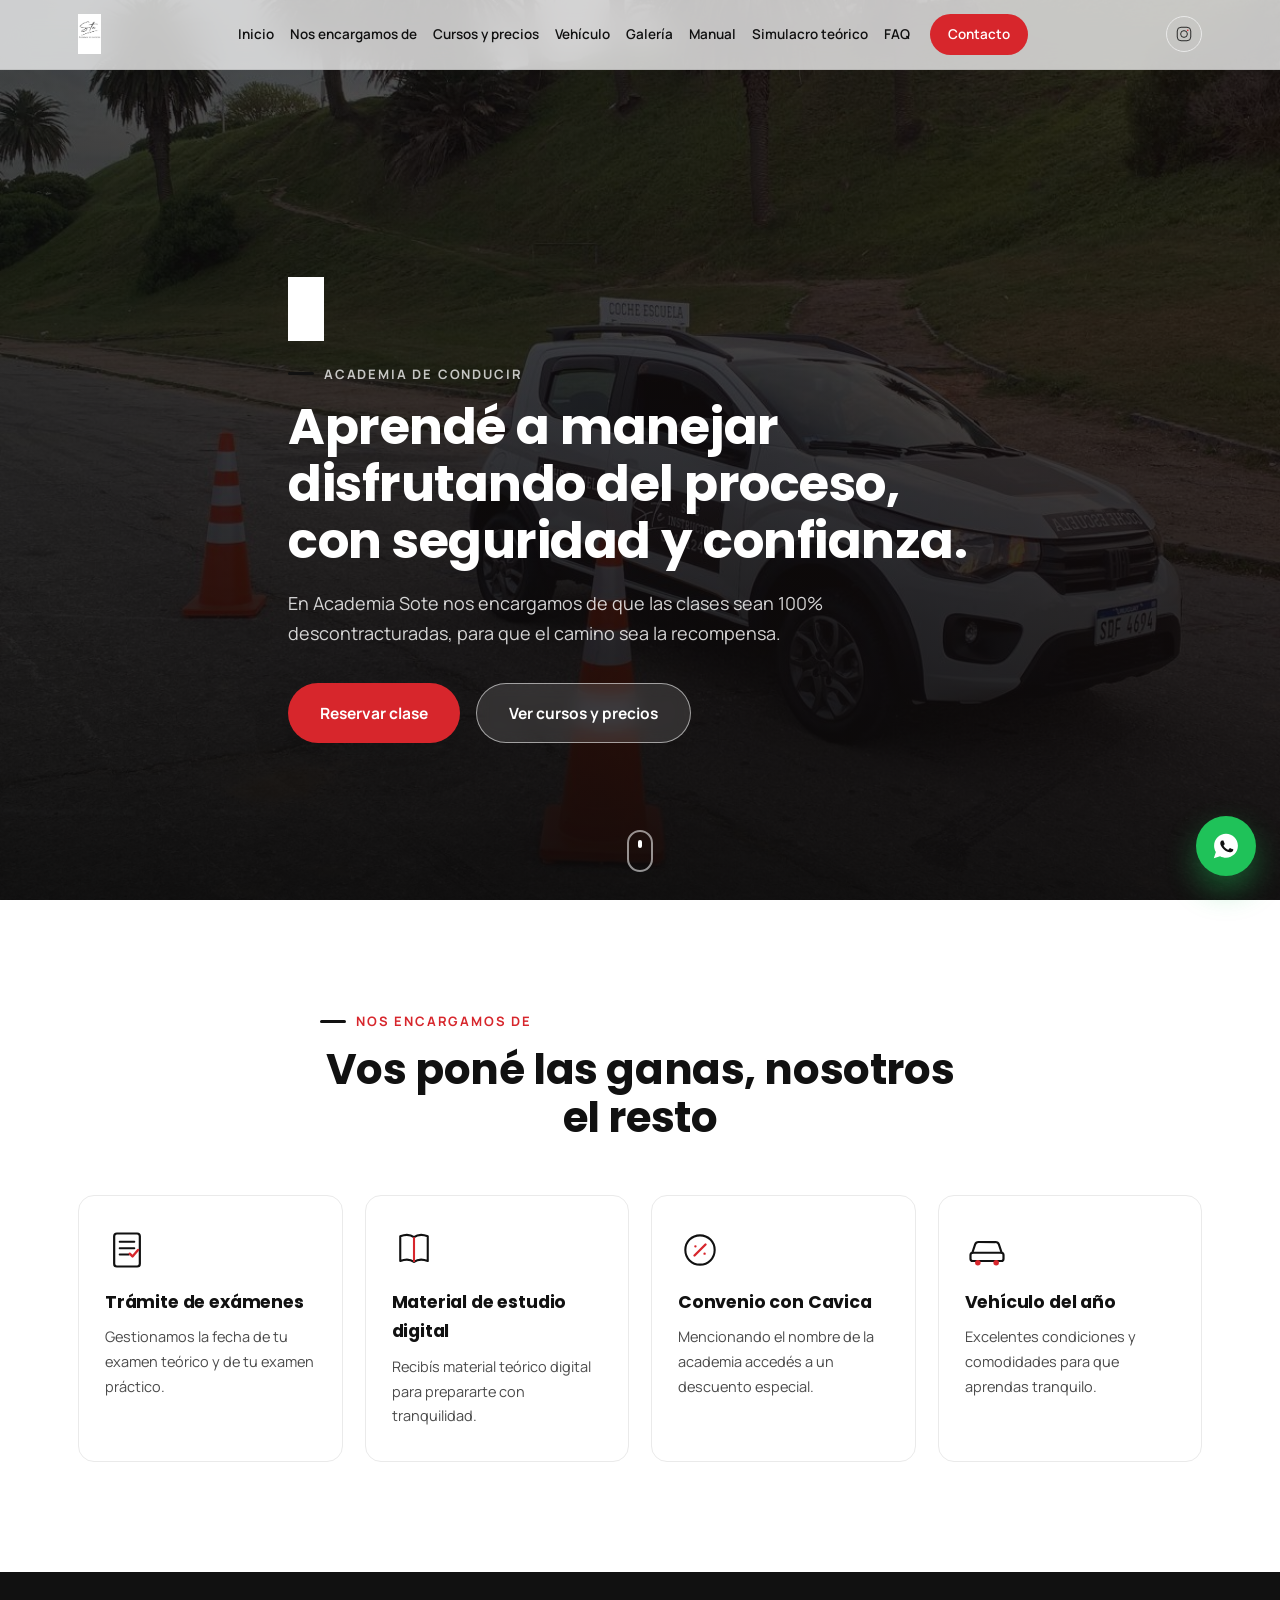
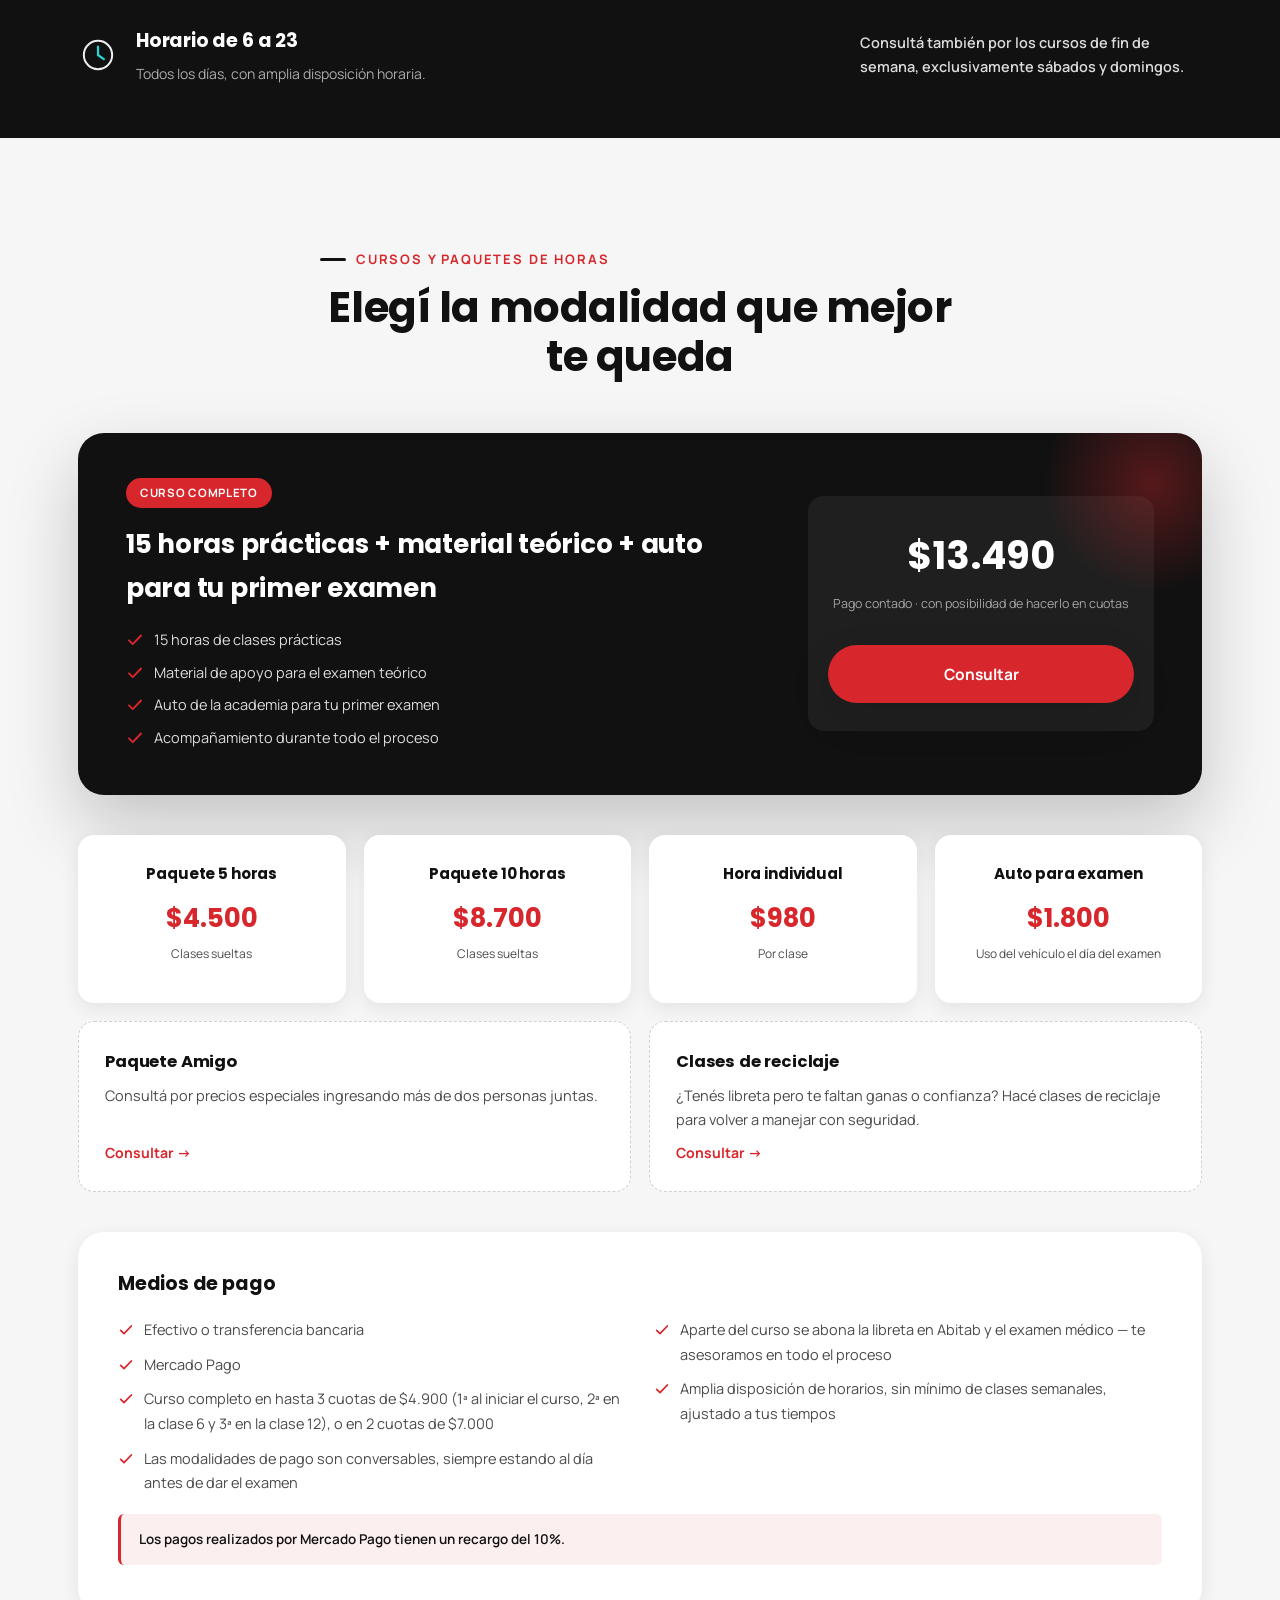
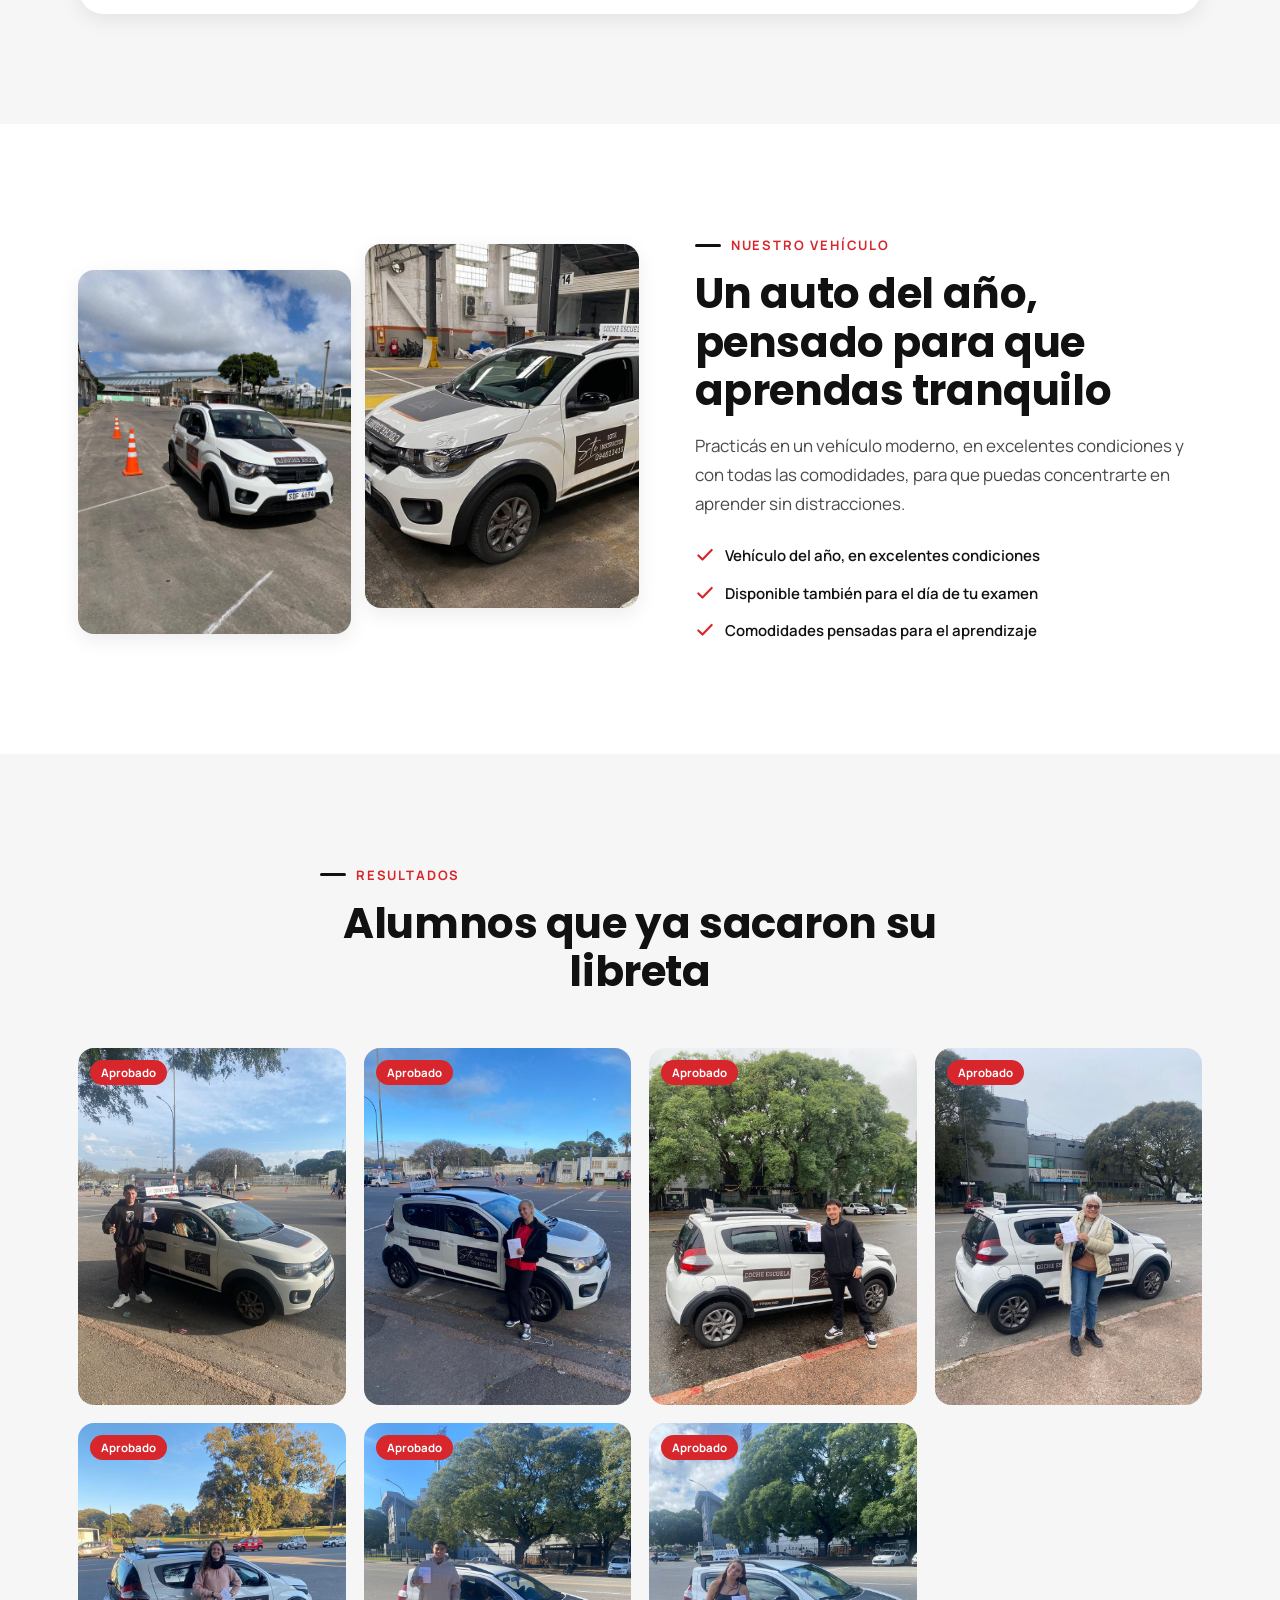
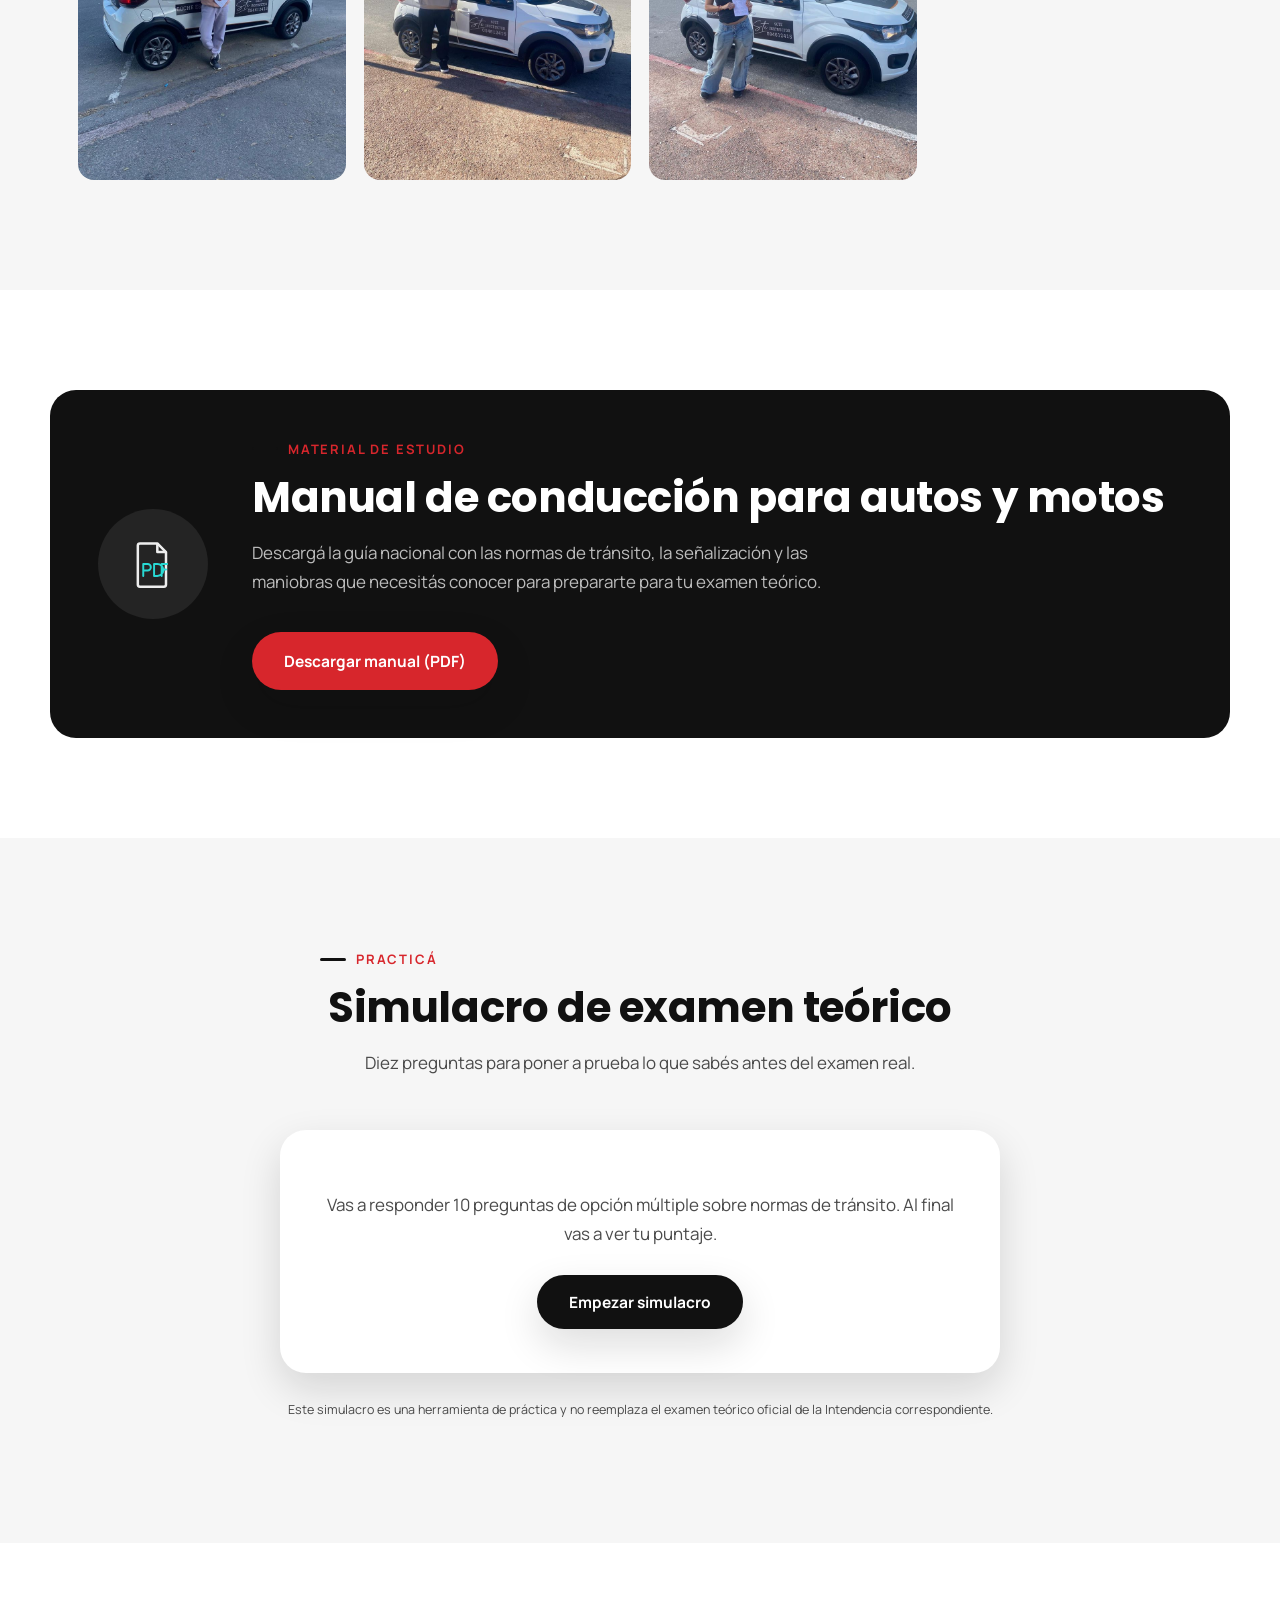
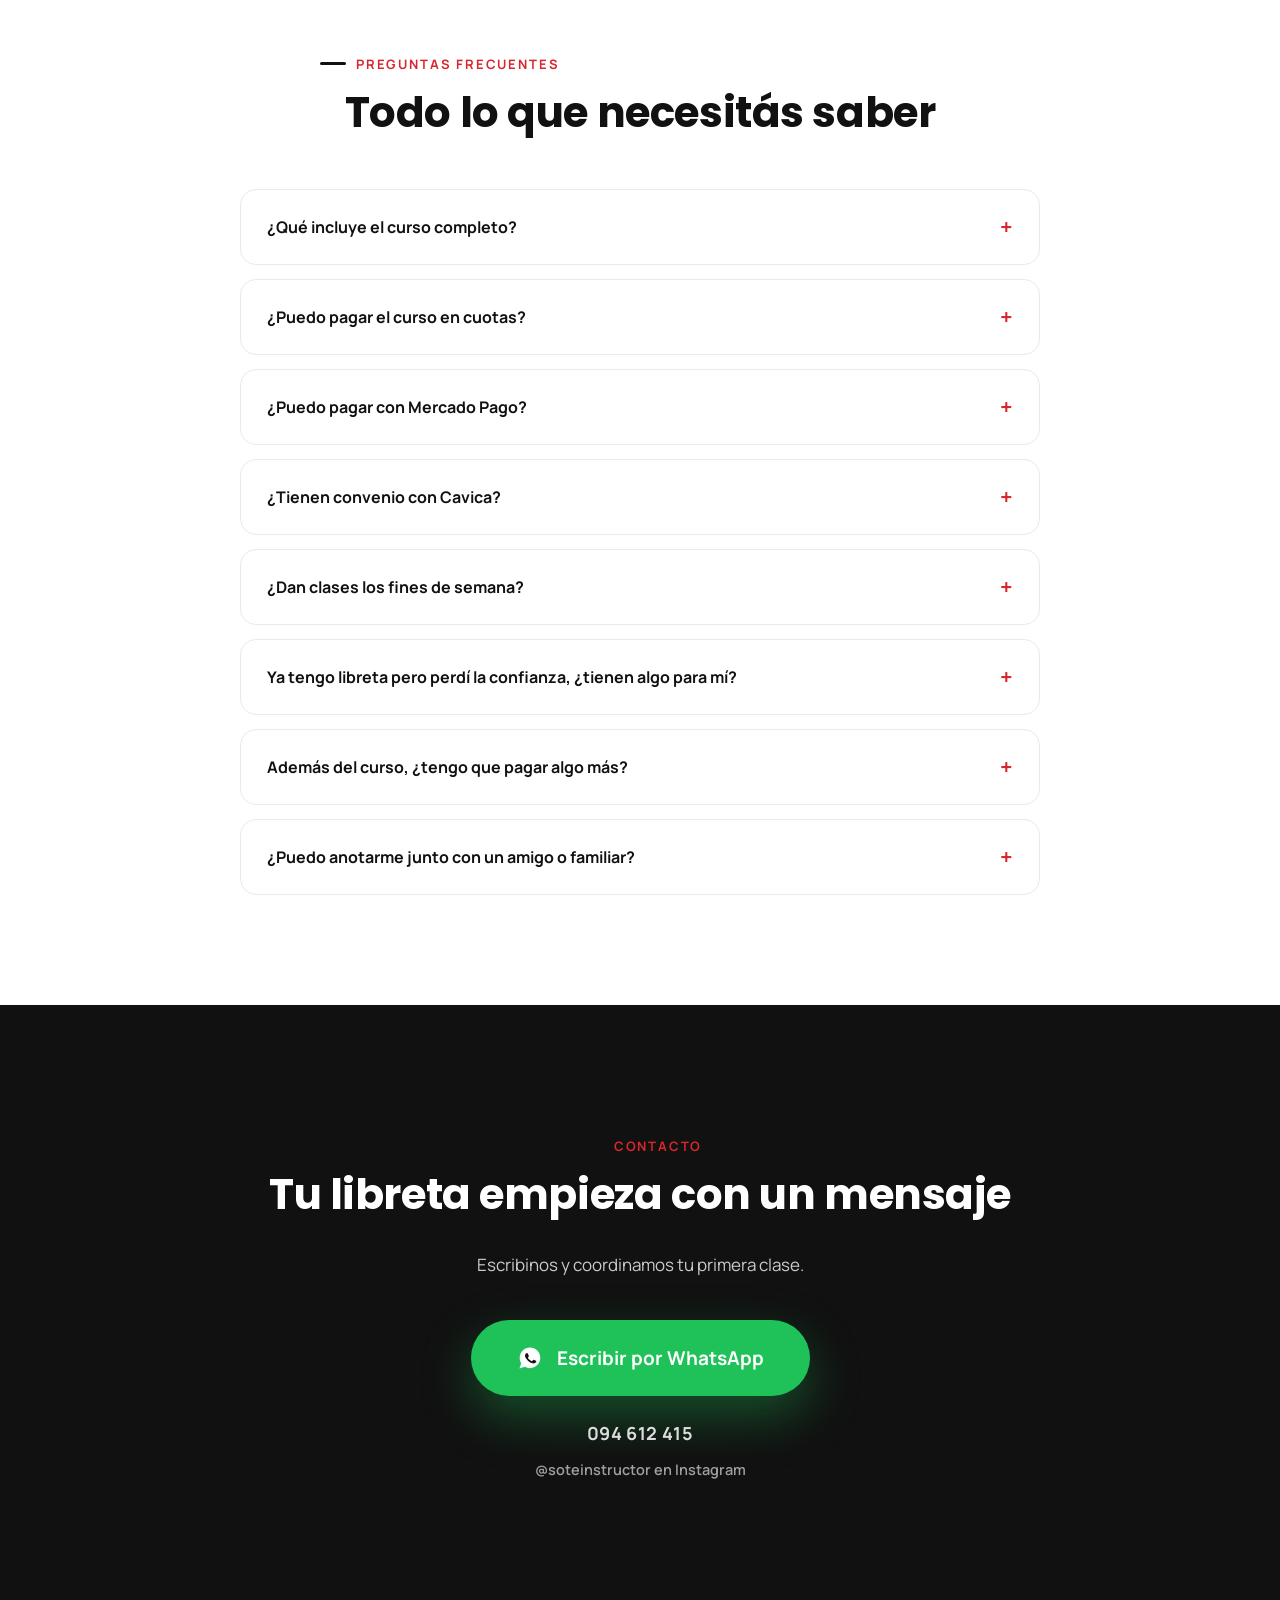
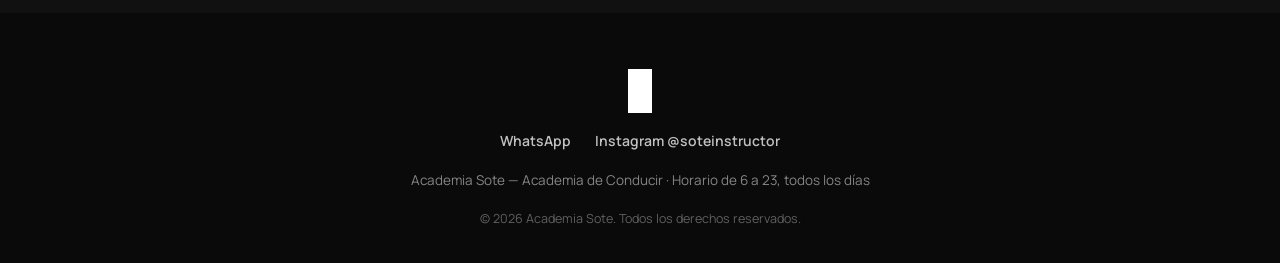
==== sote-preview.html @ 1a5d6912 "Add files via upload" ====
<!doctype html>
<html lang="es">
<head>
<!-- ===== Meta / SEO ===== -->
<meta charset="UTF-8">
<meta name="viewport" content="width=device-width, initial-scale=1.0">
<title>Academia Sote — Aprendé a manejar con seguridad y confianza</title>
<meta name="description" content="Academia Sote, escuela de manejo. Clases 100% descontracturadas, trámite de exámenes, material de estudio digital y vehículo del año. Cursos y paquetes de horas a tu medida.">
<meta name="keywords" content="academia de manejo, escuela de conducir, clases de manejo, libreta de conducir, Academia Sote, curso de manejo Uruguay">
<meta name="author" content="Academia Sote">
<meta name="robots" content="index, follow">
<meta property="og:title" content="Academia Sote — Academia de Conducir">
<meta property="og:description" content="Aprendé a manejar disfrutando del proceso, con seguridad y confianza.">
<meta property="og:type" content="website">
<meta property="og:image" content="assets/images/vehiculo_02.jpg">
<link rel="icon" type="image/jpeg" href="assets/images/logo.jpg">

<link rel="preconnect" href="https://fonts.googleapis.com">
<link rel="preconnect" href="https://fonts.gstatic.com" crossorigin>
<link href="https://fonts.googleapis.com/css2?family=Poppins:wght@500;600;700;800&family=Manrope:wght@400;500;600;700&display=swap" rel="stylesheet">

<link rel="stylesheet" href="styles.css">
</head>
<body>

<!-- ===================== HEADER / NAV ===================== -->
<header class="header" id="header">
  <div class="container header-inner">
    <a href="#inicio" class="brand">
      <img src="assets/images/logo.jpg" alt="Academia Sote" class="brand-logo">
    </a>

    <nav class="nav" id="mainNav">
      <a href="#inicio" class="nav-link">Inicio</a>
      <a href="#encargamos" class="nav-link">Nos encargamos de</a>
      <a href="#precios" class="nav-link">Cursos y precios</a>
      <a href="#vehiculo" class="nav-link">Vehículo</a>
      <a href="#galeria" class="nav-link">Galería</a>
      <a href="#manual" class="nav-link">Manual</a>
      <a href="#simulacro" class="nav-link">Simulacro teórico</a>
      <a href="#faq" class="nav-link">FAQ</a>
      <a href="#contacto" class="nav-link nav-cta">Contacto</a>
    </nav>

    <div class="header-actions">
      <a href="https://instagram.com/soteinstructor" target="_blank" rel="noopener" class="icon-link" aria-label="Instagram">
        <img src="assets/icons/instagram.svg" alt="">
      </a>
      <button class="nav-toggle" id="navToggle" aria-label="Abrir menú" aria-expanded="false">
        <span></span><span></span><span></span>
      </button>
    </div>
  </div>
</header>

<main>

  <!-- ===================== HERO ===================== -->
  <section class="hero" id="inicio">
    <div class="hero-media">
      <img src="assets/images/vehiculo_02.jpg" alt="Coche escuela Academia Sote" class="hero-img">
      <div class="hero-overlay"></div>
    </div>

    <div class="container hero-content">
      <img src="assets/images/logo.jpg" alt="Academia Sote" class="hero-logo reveal">
      <p class="eyebrow reveal delay-1" style="color:rgba(255,255,255,0.75)">Academia de conducir</p>
      <h1 class="hero-title reveal delay-1">Aprendé a manejar disfrutando del proceso, con seguridad y confianza.</h1>
      <p class="hero-text reveal delay-2">
        En Academia Sote nos encargamos de que las clases sean 100% descontracturadas,
        para que el camino sea la recompensa.
      </p>

      <div class="hero-actions reveal delay-3">
        <a href="https://wa.me/59894612415" target="_blank" rel="noopener" class="btn btn-primary">Reservar clase</a>
        <a href="#precios" class="btn btn-ghost">Ver cursos y precios</a>
      </div>
    </div>

    <div class="hero-scroll"><span></span></div>
  </section>

  <!-- ===================== NOS ENCARGAMOS DE TODO ===================== -->
  <section class="features" id="encargamos">
    <div class="container">
      <div class="section-head reveal center">
        <p class="eyebrow">Nos encargamos de</p>
        <h2 class="section-title">Vos poné las ganas, nosotros el resto</h2>
      </div>

      <div class="features-grid">
        <div class="feature-card reveal delay-1">
          <img src="assets/icons/tramite.svg" alt="" class="feature-icon">
          <h3>Trámite de exámenes</h3>
          <p>Gestionamos la fecha de tu examen teórico y de tu examen práctico.</p>
        </div>
        <div class="feature-card reveal delay-2">
          <img src="assets/icons/material.svg" alt="" class="feature-icon">
          <h3>Material de estudio digital</h3>
          <p>Recibís material teórico digital para prepararte con tranquilidad.</p>
        </div>
        <div class="feature-card reveal delay-3">
          <img src="assets/icons/convenio.svg" alt="" class="feature-icon">
          <h3>Convenio con Cavica</h3>
          <p>Mencionando el nombre de la academia accedés a un descuento especial.</p>
        </div>
        <div class="feature-card reveal delay-1">
          <img src="assets/icons/vehiculo.svg" alt="" class="feature-icon">
          <h3>Vehículo del año</h3>
          <p>Excelentes condiciones y comodidades para que aprendas tranquilo.</p>
        </div>
      </div>
    </div>
  </section>

  <!-- ===================== HORARIOS ===================== -->
  <section class="schedule">
    <div class="container schedule-inner">
      <div class="schedule-left reveal">
        <img src="assets/icons/horario.svg" alt="" class="schedule-icon">
        <div>
          <h3>Horario de 6 a 23</h3>
          <p>Todos los días, con amplia disposición horaria.</p>
        </div>
      </div>
      <p class="schedule-note reveal delay-1">Consultá también por los cursos de fin de semana, exclusivamente sábados y domingos.</p>
    </div>
  </section>

  <!-- ===================== CURSOS Y PRECIOS ===================== -->
  <section class="pricing" id="precios">
    <div class="container">
      <div class="section-head reveal center">
        <p class="eyebrow">Cursos y paquetes de horas</p>
        <h2 class="section-title">Elegí la modalidad que mejor te queda</h2>
      </div>

      <!-- Curso completo, destacado -->
      <div class="pricing-featured reveal">
        <div>
          <span class="featured-badge">Curso completo</span>
          <h3>15 horas prácticas + material teórico + auto para tu primer examen</h3>
          <ul class="includes">
            <li><img src="assets/icons/check.svg" alt="">15 horas de clases prácticas</li>
            <li><img src="assets/icons/check.svg" alt="">Material de apoyo para el examen teórico</li>
            <li><img src="assets/icons/check.svg" alt="">Auto de la academia para tu primer examen</li>
            <li><img src="assets/icons/check.svg" alt="">Acompañamiento durante todo el proceso</li>
          </ul>
        </div>
        <div class="price-box">
          <span class="amount">$13.490</span>
          <p class="tag">Pago contado · con posibilidad de hacerlo en cuotas</p>
          <a href="https://wa.me/59894612415" target="_blank" rel="noopener" class="btn btn-primary">Consultar</a>
        </div>
      </div>

      <!-- Paquetes de horas sueltas -->
      <div class="pricing-grid">
        <div class="price-card reveal delay-1">
          <h3>Paquete 5 horas</h3>
          <span class="amount">$4.500</span>
          <p class="tag">Clases sueltas</p>
        </div>
        <div class="price-card reveal delay-2">
          <h3>Paquete 10 horas</h3>
          <span class="amount">$8.700</span>
          <p class="tag">Clases sueltas</p>
        </div>
        <div class="price-card reveal delay-3">
          <h3>Hora individual</h3>
          <span class="amount">$980</span>
          <p class="tag">Por clase</p>
        </div>
        <div class="price-card reveal delay-1">
          <h3>Auto para examen</h3>
          <span class="amount">$1.800</span>
          <p class="tag">Uso del vehículo el día del examen</p>
        </div>
      </div>

      <!-- Paquete amigo y reciclaje -->
      <div class="pricing-extra">
        <div class="extra-card reveal delay-1">
          <h3>Paquete Amigo</h3>
          <p>Consultá por precios especiales ingresando más de dos personas juntas.</p>
          <a href="https://wa.me/59894612415" target="_blank" rel="noopener" class="curso-link">Consultar →</a>
        </div>
        <div class="extra-card reveal delay-2">
          <h3>Clases de reciclaje</h3>
          <p>¿Tenés libreta pero te faltan ganas o confianza? Hacé clases de reciclaje para volver a manejar con seguridad.</p>
          <a href="https://wa.me/59894612415" target="_blank" rel="noopener" class="curso-link">Consultar →</a>
        </div>
      </div>

      <!-- Medios de pago y cuotas -->
      <div class="payment-info reveal">
        <h3>Medios de pago</h3>
        <div class="payment-grid">
          <ul>
            <li><img src="assets/icons/check.svg" alt="">Efectivo o transferencia bancaria</li>
            <li><img src="assets/icons/check.svg" alt="">Mercado Pago</li>
            <li><img src="assets/icons/check.svg" alt="">Curso completo en hasta 3 cuotas de $4.900 (1ª al iniciar el curso, 2ª en la clase 6 y 3ª en la clase 12), o en 2 cuotas de $7.000</li>
            <li><img src="assets/icons/check.svg" alt="">Las modalidades de pago son conversables, siempre estando al día antes de dar el examen</li>
          </ul>
          <ul>
            <li><img src="assets/icons/check.svg" alt="">Aparte del curso se abona la libreta en Abitab y el examen médico — te asesoramos en todo el proceso</li>
            <li><img src="assets/icons/check.svg" alt="">Amplia disposición de horarios, sin mínimo de clases semanales, ajustado a tus tiempos</li>
          </ul>
        </div>
        <p class="payment-note">Los pagos realizados por Mercado Pago tienen un recargo del 10%.</p>
      </div>
    </div>
  </section>

  <!-- ===================== NUESTRO VEHÍCULO ===================== -->
  <section class="vehicle" id="vehiculo">
    <div class="container vehicle-grid">
      <div class="vehicle-photos reveal">
        <img src="assets/images/vehiculo_01.jpg" alt="Vehículo de Academia Sote practicando maniobras">
        <img src="assets/images/vehiculo_04.jpg" alt="Vehículo de Academia Sote">
      </div>
      <div class="vehicle-content reveal delay-1">
        <p class="eyebrow">Nuestro vehículo</p>
        <h2 class="section-title">Un auto del año, pensado para que aprendas tranquilo</h2>
        <p class="section-text">
          Practicás en un vehículo moderno, en excelentes condiciones y con todas las
          comodidades, para que puedas concentrarte en aprender sin distracciones.
        </p>
        <ul class="check-list">
          <li><img src="assets/icons/check.svg" alt=""><span>Vehículo del año, en excelentes condiciones</span></li>
          <li><img src="assets/icons/check.svg" alt=""><span>Disponible también para el día de tu examen</span></li>
          <li><img src="assets/icons/check.svg" alt=""><span>Comodidades pensadas para el aprendizaje</span></li>
        </ul>
      </div>
    </div>
  </section>

  <!-- ===================== GALERÍA — ALUMNOS APROBADOS ===================== -->
  <section class="gallery" id="galeria">
    <div class="container">
      <div class="section-head reveal center">
        <p class="eyebrow">Resultados</p>
        <h2 class="section-title">Alumnos que ya sacaron su libreta</h2>
      </div>

      <div class="gallery-grid">
        <button class="gallery-item reveal delay-1" data-img="assets/images/alumno_01.jpg">
          <img src="assets/images/alumno_01.jpg" alt="Alumno aprobó su examen práctico de manejo">
          <span class="gallery-overlay">Ver</span>
          <span class="gallery-badge">Aprobado</span>
        </button>
        <button class="gallery-item reveal delay-2" data-img="assets/images/alumno_02.jpg">
          <img src="assets/images/alumno_02.jpg" alt="Alumna aprobó su examen práctico de manejo">
          <span class="gallery-overlay">Ver</span>
          <span class="gallery-badge">Aprobado</span>
        </button>
        <button class="gallery-item reveal delay-3" data-img="assets/images/alumno_03.jpg">
          <img src="assets/images/alumno_03.jpg" alt="Alumno aprobó su examen práctico de manejo">
          <span class="gallery-overlay">Ver</span>
          <span class="gallery-badge">Aprobado</span>
        </button>
        <button class="gallery-item reveal delay-1" data-img="assets/images/alumno_04.jpg">
          <img src="assets/images/alumno_04.jpg" alt="Alumna aprobó su examen práctico de manejo">
          <span class="gallery-overlay">Ver</span>
          <span class="gallery-badge">Aprobado</span>
        </button>
        <button class="gallery-item reveal delay-2" data-img="assets/images/alumno_05.jpg">
          <img src="assets/images/alumno_05.jpg" alt="Alumna aprobó su examen práctico de manejo">
          <span class="gallery-overlay">Ver</span>
          <span class="gallery-badge">Aprobado</span>
        </button>
        <button class="gallery-item reveal delay-3" data-img="assets/images/alumno_06.jpg">
          <img src="assets/images/alumno_06.jpg" alt="Alumno aprobó su examen práctico de manejo">
          <span class="gallery-overlay">Ver</span>
          <span class="gallery-badge">Aprobado</span>
        </button>
        <button class="gallery-item reveal delay-1" data-img="assets/images/alumno_07.jpg">
          <img src="assets/images/alumno_07.jpg" alt="Alumna aprobó su examen práctico de manejo">
          <span class="gallery-overlay">Ver</span>
          <span class="gallery-badge">Aprobado</span>
        </button>
      </div>
    </div>
  </section>

  <!-- Lightbox -->
  <div class="lightbox" id="lightbox">
    <button class="lightbox-close" id="lightboxClose" aria-label="Cerrar">&times;</button>
    <button class="lightbox-prev" id="lightboxPrev" aria-label="Anterior">&#8249;</button>
    <img src="" alt="" id="lightboxImg">
    <button class="lightbox-next" id="lightboxNext" aria-label="Siguiente">&#8250;</button>
  </div>

  <!-- ===================== MANUAL DE CONDUCCIÓN ===================== -->
  <section class="manual" id="manual">
    <div class="container manual-inner">
      <div class="manual-icon-wrap reveal">
        <img src="assets/icons/pdf.svg" alt="" class="manual-icon">
      </div>
      <div class="reveal delay-1">
        <p class="eyebrow" style="color:var(--red)">Material de estudio</p>
        <h2 class="section-title">Manual de conducción para autos y motos</h2>
        <p class="section-text">
          Descargá la guía nacional con las normas de tránsito, la señalización y las
          maniobras que necesitás conocer para prepararte para tu examen teórico.
        </p>
        <a href="assets/docs/manual-conduccion-autos-y-motos.pdf" target="_blank" rel="noopener" class="btn btn-primary">Descargar manual (PDF)</a>
      </div>
    </div>
  </section>

  <!-- ===================== SIMULACRO DE EXAMEN TEÓRICO ===================== -->
  <section class="quiz" id="simulacro">
    <div class="container">
      <div class="section-head reveal center">
        <p class="eyebrow">Practicá</p>
        <h2 class="section-title">Simulacro de examen teórico</h2>
        <p class="section-text center-text">Diez preguntas para poner a prueba lo que sabés antes del examen real.</p>
      </div>

      <div class="quiz-box reveal">
        <!-- Pantalla de inicio -->
        <div class="quiz-intro" id="quizIntro">
          <p>Vas a responder 10 preguntas de opción múltiple sobre normas de tránsito. Al final vas a ver tu puntaje.</p>
          <button class="btn btn-dark" id="quizStart">Empezar simulacro</button>
        </div>

        <!-- Pregunta actual -->
        <div id="quizGame" style="display:none;">
          <div class="quiz-progress">
            <span id="quizStep">Pregunta 1 de 10</span>
            <span class="quiz-progress-bar"><span class="quiz-progress-fill" id="quizProgressFill"></span></span>
            <span id="quizScoreLive">0 correctas</span>
          </div>
          <div class="quiz-question" id="quizQuestion"></div>
          <div class="quiz-options" id="quizOptions"></div>
          <div class="quiz-feedback" id="quizFeedback"></div>
          <div class="quiz-next">
            <button class="btn btn-outline-dark" id="quizNext" style="display:none;">Siguiente →</button>
          </div>
        </div>

        <!-- Resultado final -->
        <div class="quiz-result" id="quizResult">
          <span class="score" id="quizFinalScore">0/10</span>
          <p id="quizFinalMessage">¡Buen trabajo!</p>
          <button class="btn btn-dark" id="quizRestart">Repetir simulacro</button>
        </div>
      </div>

      <p class="quiz-disclaimer">Este simulacro es una herramienta de práctica y no reemplaza el examen teórico oficial de la Intendencia correspondiente.</p>
    </div>
  </section>

  <!-- ===================== FAQ ===================== -->
  <section class="faq" id="faq">
    <div class="container">
      <div class="section-head reveal center">
        <p class="eyebrow">Preguntas frecuentes</p>
        <h2 class="section-title">Todo lo que necesitás saber</h2>
      </div>

      <div class="accordion">
        <div class="accordion-item reveal">
          <button class="accordion-trigger"><span>¿Qué incluye el curso completo?</span><span class="accordion-icon">+</span></button>
          <div class="accordion-panel"><p>15 horas de clases prácticas, material de apoyo para el examen teórico y el auto de la academia para tu primer examen.</p></div>
        </div>
        <div class="accordion-item reveal">
          <button class="accordion-trigger"><span>¿Puedo pagar el curso en cuotas?</span><span class="accordion-icon">+</span></button>
          <div class="accordion-panel"><p>Sí. Podés hacerlo en hasta 3 cuotas de $4.900 (1ª al iniciar el curso, 2ª en la clase 6 y 3ª en la clase 12) o en 2 cuotas de $7.000. Las modalidades son conversables, estando al día antes del examen.</p></div>
        </div>
        <div class="accordion-item reveal">
          <button class="accordion-trigger"><span>¿Puedo pagar con Mercado Pago?</span><span class="accordion-icon">+</span></button>
          <div class="accordion-panel"><p>Sí, aceptamos Mercado Pago. Tené en cuenta que este medio de pago tiene un recargo del 10%.</p></div>
        </div>
        <div class="accordion-item reveal">
          <button class="accordion-trigger"><span>¿Tienen convenio con Cavica?</span><span class="accordion-icon">+</span></button>
          <div class="accordion-panel"><p>Sí. Mencionando el nombre de la academia accedés a un descuento en Cavica.</p></div>
        </div>
        <div class="accordion-item reveal">
          <button class="accordion-trigger"><span>¿Dan clases los fines de semana?</span><span class="accordion-icon">+</span></button>
          <div class="accordion-panel"><p>Sí, consultanos por los cursos exclusivos de sábados y domingos.</p></div>
        </div>
        <div class="accordion-item reveal">
          <button class="accordion-trigger"><span>Ya tengo libreta pero perdí la confianza, ¿tienen algo para mí?</span><span class="accordion-icon">+</span></button>
          <div class="accordion-panel"><p>Sí, hacemos clases de reciclaje pensadas para volver a manejar con mayor seguridad y confianza.</p></div>
        </div>
        <div class="accordion-item reveal">
          <button class="accordion-trigger"><span>Además del curso, ¿tengo que pagar algo más?</span><span class="accordion-icon">+</span></button>
          <div class="accordion-panel"><p>Sí, aparte se abona la libreta en Abitab y el examen médico. Te acompañamos y asesoramos en todo ese proceso.</p></div>
        </div>
        <div class="accordion-item reveal">
          <button class="accordion-trigger"><span>¿Puedo anotarme junto con un amigo o familiar?</span><span class="accordion-icon">+</span></button>
          <div class="accordion-panel"><p>Sí, consultá por el Paquete Amigo ingresando más de dos personas juntas.</p></div>
        </div>
      </div>
    </div>
  </section>

  <!-- ===================== CONTACTO ===================== -->
  <section class="contact" id="contacto">
    <div class="container contact-inner">
      <p class="eyebrow">Contacto</p>
      <h2 class="section-title light">Tu libreta empieza con un mensaje</h2>
      <p class="section-text light">Escribinos y coordinamos tu primera clase.</p>

      <a href="https://wa.me/59894612415" target="_blank" rel="noopener" class="btn-whatsapp-big">
        <img src="assets/icons/whatsapp.svg" alt="">
        Escribir por WhatsApp
      </a>

      <a href="tel:+59894612415" class="contact-phone">094 612 415</a>
      <a href="https://instagram.com/soteinstructor" target="_blank" rel="noopener" class="contact-instagram">@soteinstructor en Instagram</a>
    </div>
  </section>

</main>

<!-- ===================== FOOTER ===================== -->
<footer class="footer">
  <div class="container footer-inner">
    <img src="assets/images/logo.jpg" alt="Academia Sote" class="footer-logo">

    <div class="footer-social">
      <a href="https://wa.me/59894612415" target="_blank" rel="noopener" aria-label="WhatsApp">WhatsApp</a>
      <a href="https://instagram.com/soteinstructor" target="_blank" rel="noopener" aria-label="Instagram">Instagram @soteinstructor</a>
    </div>

    <p class="footer-info">Academia Sote — Academia de Conducir · Horario de 6 a 23, todos los días</p>
    <p class="footer-copy">© <span id="year"></span> Academia Sote. Todos los derechos reservados.</p>
  </div>
</footer>

<!-- ===================== FLOATING BUTTONS ===================== -->
<a href="https://wa.me/59894612415" target="_blank" rel="noopener" class="fab-whatsapp" aria-label="Escribir por WhatsApp">
  <img src="assets/icons/whatsapp.svg" alt="">
</a>
<button class="fab-up" id="fabUp" aria-label="Volver arriba">
  <img src="assets/icons/up.svg" alt="">
</button>

<script src="script.js"></script>
</body>
</html>
---- styles.css ----
/* =========================================================
   ACADEMIA SOTE — Hoja de estilos principal
   Paleta: negro (#111111), blanco, rojo de acento (#D7262C).
   Tipografía: Poppins (títulos) + Manrope (texto).
   ========================================================= */

:root{
  --ink:#111111;
  --ink-soft:#4A4A4A;
  --red:#D7262C;
  --red-deep:#A5181D;
  --white:#FFFFFF;
  --gray-50:#F6F6F6;
  --gray-100:#EAEAEA;
  --gray-300:#CFCFCF;

  --radius-sm:10px;
  --radius-md:16px;
  --radius-lg:26px;

  --shadow-sm:0 6px 20px rgba(17,17,17,0.08);
  --shadow-md:0 16px 40px rgba(17,17,17,0.14);
  --shadow-lg:0 30px 70px rgba(17,17,17,0.22);

  --ease:cubic-bezier(.22,.75,.28,1);
  --dur:0.7s;
}

*, *::before, *::after{ box-sizing:border-box; }
html{ scroll-behavior:smooth; }
body{
  margin:0;
  font-family:'Manrope', sans-serif;
  font-size:17px;
  line-height:1.7;
  color:var(--ink);
  background:var(--white);
  -webkit-font-smoothing:antialiased;
  overflow-x:hidden;
}
img{ max-width:100%; display:block; }
a{ color:inherit; text-decoration:none; }
button{ font-family:inherit; cursor:pointer; background:none; border:none; }
ul,ol{ list-style:none; margin:0; padding:0; }
h1,h2,h3{
  font-family:'Poppins', sans-serif;
  font-weight:700;
  margin:0;
  color:var(--ink);
  letter-spacing:-0.01em;
}
.container{ max-width:1180px; margin:0 auto; padding:0 28px; }
.eyebrow{
  font-size:13px; font-weight:700; letter-spacing:0.14em; text-transform:uppercase;
  color:var(--red); margin:0 0 14px; display:flex; align-items:center; gap:10px;
}
.eyebrow::before{ content:""; width:26px; height:3px; border-radius:2px; background:var(--ink); }
.section-head{ margin-bottom:52px; max-width:640px; }
.section-head.center{ margin-left:auto; margin-right:auto; text-align:center; }
.section-head.light .eyebrow{ color:var(--red); }
.section-title{ font-size:clamp(28px,3.4vw,42px); line-height:1.15; margin-bottom:14px; }
.section-title.light{ color:var(--white); }
.section-text{ color:var(--ink-soft); font-size:17px; max-width:60ch; }
.section-text.light{ color:rgba(255,255,255,0.78); }
.section-text.center-text{ margin-left:auto; margin-right:auto; }

/* ---------- Botones ---------- */
.btn{
  display:inline-flex; align-items:center; justify-content:center; gap:10px;
  padding:16px 32px; border-radius:100px; font-weight:700; font-size:15.5px;
  transition:transform 0.35s var(--ease), box-shadow 0.35s var(--ease), background 0.35s var(--ease);
}
.btn-primary{ background:var(--red); color:var(--white); box-shadow:var(--shadow-md); }
.btn-primary:hover{ transform:translateY(-3px) scale(1.02); box-shadow:var(--shadow-lg); background:var(--red-deep); }
.btn-dark{ background:var(--ink); color:var(--white); box-shadow:var(--shadow-md); }
.btn-dark:hover{ transform:translateY(-3px) scale(1.02); box-shadow:var(--shadow-lg); }
.btn-ghost{
  background:rgba(255,255,255,0.12); color:var(--white);
  border:1.5px solid rgba(255,255,255,0.55); backdrop-filter:blur(8px);
}
.btn-ghost:hover{ background:rgba(255,255,255,0.22); transform:translateY(-3px); }
.btn-outline-dark{
  background:transparent; color:var(--ink); border:1.5px solid var(--ink);
}
.btn-outline-dark:hover{ background:var(--ink); color:var(--white); transform:translateY(-3px); }

/* =========================================================
   HEADER
   ========================================================= */
.header{
  position:fixed; top:0; left:0; right:0; z-index:200;
  padding:14px 0;
  background:rgba(255,255,255,0.75);
  backdrop-filter:blur(14px); -webkit-backdrop-filter:blur(14px);
  border-bottom:1px solid rgba(17,17,17,0.08);
  transition:padding 0.35s var(--ease), box-shadow 0.35s var(--ease);
}
.header.scrolled{ padding:9px 0; box-shadow:var(--shadow-sm); }
.header-inner{ display:flex; align-items:center; justify-content:space-between; }
.brand-logo{ height:40px; width:auto; display:block; }
.nav{ display:flex; align-items:center; gap:16px; }
.nav-link{
  font-size:13.5px; font-weight:600; color:var(--ink); position:relative; padding:4px 0; white-space:nowrap;
}
.nav-link::after{
  content:""; position:absolute; left:0; bottom:-2px; width:0; height:2px; background:var(--red);
  transition:width 0.3s var(--ease);
}
.nav-link:hover::after{ width:100%; }
.nav-cta{ background:var(--red); color:var(--white); padding:9px 18px; border-radius:100px; margin-left:4px; }
.nav-cta::after{ display:none; }
.header-actions{ display:flex; align-items:center; gap:14px; }
.icon-link{
  width:36px; height:36px; border-radius:50%; border:1.5px solid var(--gray-100);
  display:flex; align-items:center; justify-content:center;
  transition:border-color 0.3s var(--ease), transform 0.3s var(--ease);
}
.icon-link:hover{ border-color:var(--ink); transform:translateY(-2px); }
.icon-link img{ width:18px; height:18px; }
.nav-toggle{ display:none; flex-direction:column; gap:5px; width:26px; }
.nav-toggle span{ height:2.5px; width:100%; background:var(--ink); border-radius:2px; transition:transform 0.3s var(--ease), opacity 0.3s var(--ease); }
.nav-toggle.open span:nth-child(1){ transform:translateY(7.5px) rotate(45deg); }
.nav-toggle.open span:nth-child(2){ opacity:0; }
.nav-toggle.open span:nth-child(3){ transform:translateY(-7.5px) rotate(-45deg); }

/* =========================================================
   HERO
   ========================================================= */
.hero{ position:relative; min-height:100vh; display:flex; align-items:center; overflow:hidden; }
.hero-media{ position:absolute; inset:0; z-index:0; }
.hero-img{ width:100%; height:100%; object-fit:cover; }
.hero-overlay{
  position:absolute; inset:0;
  background:
    linear-gradient(180deg, rgba(10,10,10,0.6) 0%, rgba(10,10,10,0.78) 55%, rgba(10,10,10,0.94) 100%),
    linear-gradient(120deg, rgba(17,17,17,0.3), rgba(215,38,44,0.16));
}
.hero-content{ position:relative; z-index:1; padding-top:120px; max-width:760px; }
.hero-logo{ height:64px; margin-bottom:22px; filter:brightness(0) invert(1); }
.hero-title{
  font-size:clamp(30px, 4.4vw, 50px); color:var(--white); line-height:1.14;
  letter-spacing:-0.01em; margin-bottom:18px;
}
.hero-text{ color:rgba(255,255,255,0.82); font-size:18px; max-width:56ch; margin-bottom:34px; }
.hero-actions{ display:flex; gap:16px; flex-wrap:wrap; }
.hero-scroll{
  position:absolute; bottom:28px; left:50%; transform:translateX(-50%);
  width:26px; height:42px; border:2px solid rgba(255,255,255,0.55); border-radius:20px; z-index:1;
}
.hero-scroll span{
  position:absolute; top:8px; left:50%; transform:translateX(-50%);
  width:4px; height:8px; border-radius:3px; background:var(--white); animation:scrollDot 1.8s infinite;
}
@keyframes scrollDot{ 0%{ opacity:1; top:8px; } 70%{ opacity:0; top:22px; } 100%{ opacity:0; top:8px; } }

/* =========================================================
   NOS ENCARGAMOS DE TODO
   ========================================================= */
.features{ padding:110px 0; }
.features-grid{ display:grid; grid-template-columns:repeat(4, 1fr); gap:22px; }
.feature-card{
  background:var(--white); border:1px solid var(--gray-100); border-radius:var(--radius-md);
  padding:32px 26px; transition:transform 0.4s var(--ease), box-shadow 0.4s var(--ease), border-color 0.4s var(--ease);
}
.feature-card:hover{ transform:translateY(-8px); box-shadow:var(--shadow-md); border-color:transparent; }
.feature-icon{ width:44px; height:44px; margin-bottom:16px; }
.feature-card h3{ font-size:17.5px; margin-bottom:8px; }
.feature-card p{ color:var(--ink-soft); font-size:14.5px; margin:0; }

/* =========================================================
   HORARIOS — banner
   ========================================================= */
.schedule{ background:var(--ink); padding:44px 0; }
.schedule-inner{ display:flex; align-items:center; gap:22px; flex-wrap:wrap; justify-content:space-between; }
.schedule-left{ display:flex; align-items:center; gap:18px; }
.schedule-icon{ width:40px; height:40px; filter:invert(1); flex-shrink:0; }
.schedule-left h3{ color:var(--white); font-size:19px; margin-bottom:4px; }
.schedule-left p{ color:rgba(255,255,255,0.65); font-size:14px; margin:0; }
.schedule-note{ color:rgba(255,255,255,0.85); font-size:14.5px; font-weight:600; max-width:38ch; }

/* =========================================================
   CURSOS Y PRECIOS
   ========================================================= */
.pricing{ padding:110px 0; background:var(--gray-50); }
.pricing-featured{
  background:var(--ink);
  border-radius:var(--radius-lg);
  padding:44px 48px;
  color:var(--white);
  display:grid;
  grid-template-columns:1.3fr 0.7fr;
  gap:40px;
  align-items:center;
  box-shadow:var(--shadow-lg);
  margin-bottom:40px;
  position:relative;
  overflow:hidden;
}
.pricing-featured::before{
  content:"";
  position:absolute; top:-60px; right:-60px; width:220px; height:220px;
  background:radial-gradient(circle, rgba(215,38,44,0.35), transparent 70%);
}
.featured-badge{
  display:inline-block; background:var(--red); color:var(--white);
  font-size:11.5px; font-weight:700; letter-spacing:0.06em; text-transform:uppercase;
  padding:5px 14px; border-radius:100px; margin-bottom:14px;
}
.pricing-featured h3{ color:var(--white); font-size:26px; margin-bottom:10px; }
.pricing-featured .includes{ display:flex; flex-direction:column; gap:8px; margin:18px 0 0; }
.pricing-featured .includes li{ display:flex; gap:10px; align-items:flex-start; font-size:14.5px; color:rgba(255,255,255,0.85); }
.pricing-featured .includes img{ width:18px; margin-top:3px; }
.price-box{ text-align:center; background:rgba(255,255,255,0.06); border-radius:var(--radius-md); padding:28px 20px; }
.price-box .amount{ font-family:'Poppins',sans-serif; font-weight:700; font-size:38px; color:var(--white); }
.price-box .tag{ font-size:12.5px; color:rgba(255,255,255,0.6); margin-top:4px; }
.price-box .btn{ margin-top:18px; width:100%; }

.pricing-grid{
  display:grid; grid-template-columns:repeat(4, 1fr); gap:18px; margin-bottom:18px;
}
.price-card{
  background:var(--white); border-radius:var(--radius-md); padding:26px 22px;
  box-shadow:var(--shadow-sm); text-align:center;
  transition:transform 0.4s var(--ease), box-shadow 0.4s var(--ease);
}
.price-card:hover{ transform:translateY(-6px); box-shadow:var(--shadow-md); }
.price-card h3{ font-size:15px; margin-bottom:10px; }
.price-card .amount{ font-family:'Poppins',sans-serif; font-weight:700; font-size:26px; color:var(--red); }
.price-card .tag{ font-size:12px; color:var(--ink-soft); margin-top:4px; }

.pricing-extra{ display:grid; grid-template-columns:1fr 1fr; gap:18px; margin-bottom:40px; }
.extra-card{
  background:var(--white); border:1.5px dashed var(--gray-300); border-radius:var(--radius-md);
  padding:26px 26px; display:flex; flex-direction:column; gap:8px;
}
.extra-card h3{ font-size:16.5px; }
.extra-card p{ color:var(--ink-soft); font-size:14.5px; margin:0; flex:1; }
.extra-card .curso-link{ font-weight:700; color:var(--red); font-size:14px; }

.payment-info{
  background:var(--white); border-radius:var(--radius-lg); padding:36px 40px; box-shadow:var(--shadow-sm);
}
.payment-info h3{ font-size:19px; margin-bottom:18px; }
.payment-grid{ display:grid; grid-template-columns:1fr 1fr; gap:28px; }
.payment-grid ul{ display:flex; flex-direction:column; gap:10px; }
.payment-grid li{ display:flex; gap:10px; font-size:14.5px; color:var(--ink-soft); align-items:flex-start; }
.payment-grid li img{ width:16px; margin-top:4px; }
.payment-note{
  margin-top:18px; padding:14px 18px; background:rgba(215,38,44,0.07); border-left:3px solid var(--red);
  border-radius:6px; font-size:13.5px; color:var(--ink); font-weight:600;
}

/* =========================================================
   NUESTRO VEHÍCULO
   ========================================================= */
.vehicle{ padding:110px 0; }
.vehicle-grid{ display:grid; grid-template-columns:1.05fr 0.95fr; gap:56px; align-items:center; }
.vehicle-photos{ display:grid; grid-template-columns:1fr 1fr; gap:14px; }
.vehicle-photos img{ border-radius:var(--radius-md); aspect-ratio:3/4; object-fit:cover; box-shadow:var(--shadow-sm); }
.vehicle-photos img:nth-child(1){ margin-top:26px; }
.vehicle-content .check-list{ margin-top:24px; display:flex; flex-direction:column; gap:12px; }
.vehicle-content .check-list li{ display:flex; gap:10px; align-items:flex-start; font-weight:600; font-size:15px; }
.vehicle-content .check-list img{ width:20px; margin-top:2px; }

/* =========================================================
   GALERÍA — Alumnos
   ========================================================= */
.gallery{ padding:110px 0; background:var(--gray-50); }
.gallery-grid{ display:grid; grid-template-columns:repeat(4, 1fr); gap:18px; }
.gallery-item{ position:relative; border-radius:var(--radius-md); overflow:hidden; aspect-ratio:3/4; padding:0; }
.gallery-item img{ width:100%; height:100%; object-fit:cover; transition:transform 0.6s var(--ease); }
.gallery-item:hover img{ transform:scale(1.08); }
.gallery-overlay{
  position:absolute; inset:0; display:flex; align-items:center; justify-content:center;
  background:rgba(17,17,17,0.5); color:var(--white); font-weight:700; font-size:15px;
  opacity:0; transition:opacity 0.4s var(--ease);
}
.gallery-item:hover .gallery-overlay{ opacity:1; }
.gallery-badge{
  position:absolute; top:12px; left:12px; background:var(--red); color:var(--white);
  font-size:11.5px; font-weight:700; padding:5px 11px; border-radius:100px;
}

/* Lightbox */
.lightbox{ position:fixed; inset:0; z-index:500; background:rgba(6,6,6,0.94); display:none; align-items:center; justify-content:center; }
.lightbox.open{ display:flex; }
.lightbox img{ max-width:88vw; max-height:82vh; border-radius:12px; box-shadow:var(--shadow-lg); }
.lightbox-close, .lightbox-prev, .lightbox-next{
  position:absolute; color:var(--white); font-size:34px; background:rgba(255,255,255,0.08);
  width:52px; height:52px; border-radius:50%; display:flex; align-items:center; justify-content:center;
  transition:background 0.3s var(--ease);
}
.lightbox-close:hover, .lightbox-prev:hover, .lightbox-next:hover{ background:rgba(255,255,255,0.2); }
.lightbox-close{ top:26px; right:26px; font-size:26px; }
.lightbox-prev{ left:26px; top:50%; transform:translateY(-50%); }
.lightbox-next{ right:26px; top:50%; transform:translateY(-50%); }

/* =========================================================
   MANUAL DE CONDUCCIÓN
   ========================================================= */
.manual{ padding:100px 0; }
.manual-inner{
  display:flex; align-items:center; gap:44px;
  background:var(--ink); border-radius:var(--radius-lg); padding:48px; color:var(--white);
}
.manual-icon-wrap{
  flex-shrink:0; width:110px; height:110px; border-radius:50%;
  background:rgba(255,255,255,0.08); display:flex; align-items:center; justify-content:center;
}
.manual-icon{ width:52px; height:52px; filter:invert(1); }
.manual-inner h2{ color:var(--white); }
.manual-inner p{ color:rgba(255,255,255,0.72); }
.manual-inner .btn{ margin-top:18px; }

/* =========================================================
   SIMULACRO DE EXAMEN TEÓRICO
   ========================================================= */
.quiz{ padding:110px 0; background:var(--gray-50); }
.quiz-box{
  max-width:720px; margin:0 auto; background:var(--white); border-radius:var(--radius-lg);
  box-shadow:var(--shadow-md); padding:44px 46px;
}
.quiz-intro{ text-align:center; }
.quiz-intro p{ color:var(--ink-soft); margin-bottom:26px; }
.quiz-progress{
  display:flex; justify-content:space-between; align-items:center; margin-bottom:22px;
  font-family:'Poppins',sans-serif; font-weight:700; font-size:13px; color:var(--ink-soft);
}
.quiz-progress-bar{ flex:1; height:5px; background:var(--gray-100); border-radius:10px; margin:0 14px; overflow:hidden; }
.quiz-progress-fill{ height:100%; background:var(--red); width:0%; transition:width 0.4s var(--ease); }
.quiz-question{ font-size:19px; font-weight:700; margin-bottom:22px; }
.quiz-options{ display:flex; flex-direction:column; gap:12px; }
.quiz-option{
  text-align:left; padding:15px 18px; border:1.5px solid var(--gray-100); border-radius:12px;
  font-size:15px; font-weight:600; transition:border-color 0.3s var(--ease), background 0.3s var(--ease);
}
.quiz-option:hover{ border-color:var(--ink); }
.quiz-option.correct{ border-color:#1FA24A; background:rgba(31,162,74,0.08); color:#1FA24A; }
.quiz-option.incorrect{ border-color:var(--red); background:rgba(215,38,44,0.08); color:var(--red-deep); }
.quiz-option:disabled{ cursor:default; }
.quiz-feedback{ margin-top:16px; font-size:14px; color:var(--ink-soft); min-height:20px; }
.quiz-next{ margin-top:24px; text-align:right; }
.quiz-result{ text-align:center; display:none; }
.quiz-result .score{ font-family:'Poppins',sans-serif; font-weight:700; font-size:52px; color:var(--red); }
.quiz-result p{ color:var(--ink-soft); margin:10px 0 26px; }
.quiz-disclaimer{ text-align:center; font-size:12.5px; color:var(--ink-soft); margin-top:26px; }

/* =========================================================
   FAQ — Accordion
   ========================================================= */
.faq{ padding:110px 0; }
.accordion{ max-width:800px; margin:0 auto; display:flex; flex-direction:column; gap:14px; }
.accordion-item{ border:1px solid var(--gray-100); border-radius:var(--radius-md); overflow:hidden; background:var(--white); }
.accordion-trigger{
  width:100%; display:flex; align-items:center; justify-content:space-between; padding:22px 26px;
  font-weight:700; font-size:16px; color:var(--ink); text-align:left;
}
.accordion-icon{ font-size:22px; color:var(--red); transition:transform 0.35s var(--ease); flex-shrink:0; margin-left:16px; }
.accordion-item.open .accordion-icon{ transform:rotate(45deg); }
.accordion-panel{ max-height:0; overflow:hidden; transition:max-height 0.45s var(--ease), padding 0.45s var(--ease); padding:0 26px; }
.accordion-item.open .accordion-panel{ padding:0 26px 24px; }
.accordion-panel p{ color:var(--ink-soft); font-size:15px; margin:0; }

/* =========================================================
   CONTACTO
   ========================================================= */
.contact{ padding:130px 0; background:var(--ink); text-align:center; }
.contact-inner{ display:flex; flex-direction:column; align-items:center; }
.contact .eyebrow{ justify-content:center; }
.contact .section-text{ margin-bottom:40px; }
.btn-whatsapp-big{
  display:inline-flex; align-items:center; gap:14px; background:#1FC259; color:var(--white);
  font-weight:700; font-size:19px; padding:22px 46px; border-radius:100px;
  box-shadow:0 20px 50px rgba(31,194,89,0.35); transition:transform 0.35s var(--ease), box-shadow 0.35s var(--ease);
}
.btn-whatsapp-big img{ width:26px; }
.btn-whatsapp-big:hover{ transform:translateY(-4px) scale(1.03); box-shadow:0 26px 60px rgba(31,194,89,0.45); }
.contact-phone{ display:block; margin-top:22px; color:rgba(255,255,255,0.85); font-weight:700; font-size:18px; letter-spacing:0.02em; }
.contact-instagram{ display:block; margin-top:10px; color:rgba(255,255,255,0.6); font-weight:600; font-size:14.5px; }
.contact-instagram:hover{ color:var(--white); }

/* =========================================================
   FOOTER
   ========================================================= */
.footer{ background:#0A0A0A; padding:56px 0 34px; }
.footer-inner{ display:flex; flex-direction:column; align-items:center; text-align:center; gap:16px; }
.footer-logo{ height:44px; filter:brightness(0) invert(1); }
.footer-social{ display:flex; gap:24px; flex-wrap:wrap; justify-content:center; }
.footer-social a{ color:rgba(255,255,255,0.75); font-weight:600; font-size:14px; }
.footer-social a:hover{ color:var(--white); }
.footer-info{ color:rgba(255,255,255,0.5); font-size:13.5px; margin:0; }
.footer-copy{ color:rgba(255,255,255,0.35); font-size:12.5px; margin:0; }

/* =========================================================
   FLOATING BUTTONS
   ========================================================= */
.fab-whatsapp{
  position:fixed; right:24px; bottom:24px; width:60px; height:60px; background:#1FC259; border-radius:50%;
  display:flex; align-items:center; justify-content:center; box-shadow:0 14px 30px rgba(31,194,89,0.4);
  z-index:150; transition:transform 0.35s var(--ease);
}
.fab-whatsapp:hover{ transform:scale(1.08); }
.fab-whatsapp img{ width:30px; }
.fab-up{
  position:fixed; right:24px; bottom:96px; width:46px; height:46px; background:var(--white);
  border:1px solid var(--gray-100); border-radius:50%; display:flex; align-items:center; justify-content:center;
  box-shadow:var(--shadow-sm); z-index:150; opacity:0; pointer-events:none; transform:translateY(10px);
  transition:opacity 0.35s var(--ease), transform 0.35s var(--ease);
}
.fab-up.visible{ opacity:1; pointer-events:auto; transform:translateY(0); }
.fab-up img{ width:18px; }

/* =========================================================
   REVEAL ANIMATIONS
   ========================================================= */
.reveal{ opacity:0; transform:translateY(28px); transition:opacity var(--dur) var(--ease), transform var(--dur) var(--ease); }
.reveal.in{ opacity:1; transform:translateY(0); }
.delay-1.in{ transition-delay:0.1s; }
.delay-2.in{ transition-delay:0.2s; }
.delay-3.in{ transition-delay:0.3s; }

@media (prefers-reduced-motion: reduce){
  .reveal{ opacity:1; transform:none; transition:none; }
  html{ scroll-behavior:auto; }
  .hero-scroll span{ animation:none; }
}

/* =========================================================
   RESPONSIVE
   ========================================================= */
@media (max-width:1180px){
  .nav{
    position:fixed; top:64px; left:0; right:0; background:rgba(255,255,255,0.98);
    flex-direction:column; align-items:flex-start; gap:0; padding:10px 28px 24px;
    box-shadow:var(--shadow-md); transform:translateY(-12px); opacity:0; pointer-events:none;
    max-height:80vh; overflow-y:auto; transition:opacity 0.3s var(--ease), transform 0.3s var(--ease);
  }
  .nav.open{ opacity:1; pointer-events:auto; transform:translateY(0); }
  .nav-link{ width:100%; padding:14px 0; border-bottom:1px solid var(--gray-100); font-size:15px; }
  .nav-cta{ margin-top:12px; margin-left:0; text-align:center; justify-content:center; }
  .nav-toggle{ display:flex; }
}

@media (max-width:1024px){
  .features-grid{ grid-template-columns:repeat(2,1fr); }
  .pricing-grid{ grid-template-columns:repeat(2,1fr); }
  .pricing-extra, .payment-grid{ grid-template-columns:1fr; }
  .pricing-featured{ grid-template-columns:1fr; }
  .vehicle-grid{ grid-template-columns:1fr; }
  .gallery-grid{ grid-template-columns:repeat(2,1fr); }
  .manual-inner{ flex-direction:column; text-align:center; padding:40px; }
}

@media (max-width:760px){
  .hero-content{ padding-top:90px; }
  .features, .pricing, .vehicle, .gallery, .manual, .quiz, .faq{ padding:70px 0; }
  .schedule-inner{ flex-direction:column; text-align:center; }
  .quiz-box{ padding:30px 22px; }
}

@media (max-width:600px){
  .features-grid, .pricing-grid, .gallery-grid, .vehicle-photos{ grid-template-columns:1fr 1fr; }
}

@media (max-width:480px){
  .features-grid, .pricing-grid, .gallery-grid, .vehicle-photos{ grid-template-columns:1fr; }
  .hero-title{ font-size:30px; }
  .contact{ padding-left:20px; padding-right:20px; }
  .btn-whatsapp-big{ padding:18px 32px; font-size:16.5px; }
}
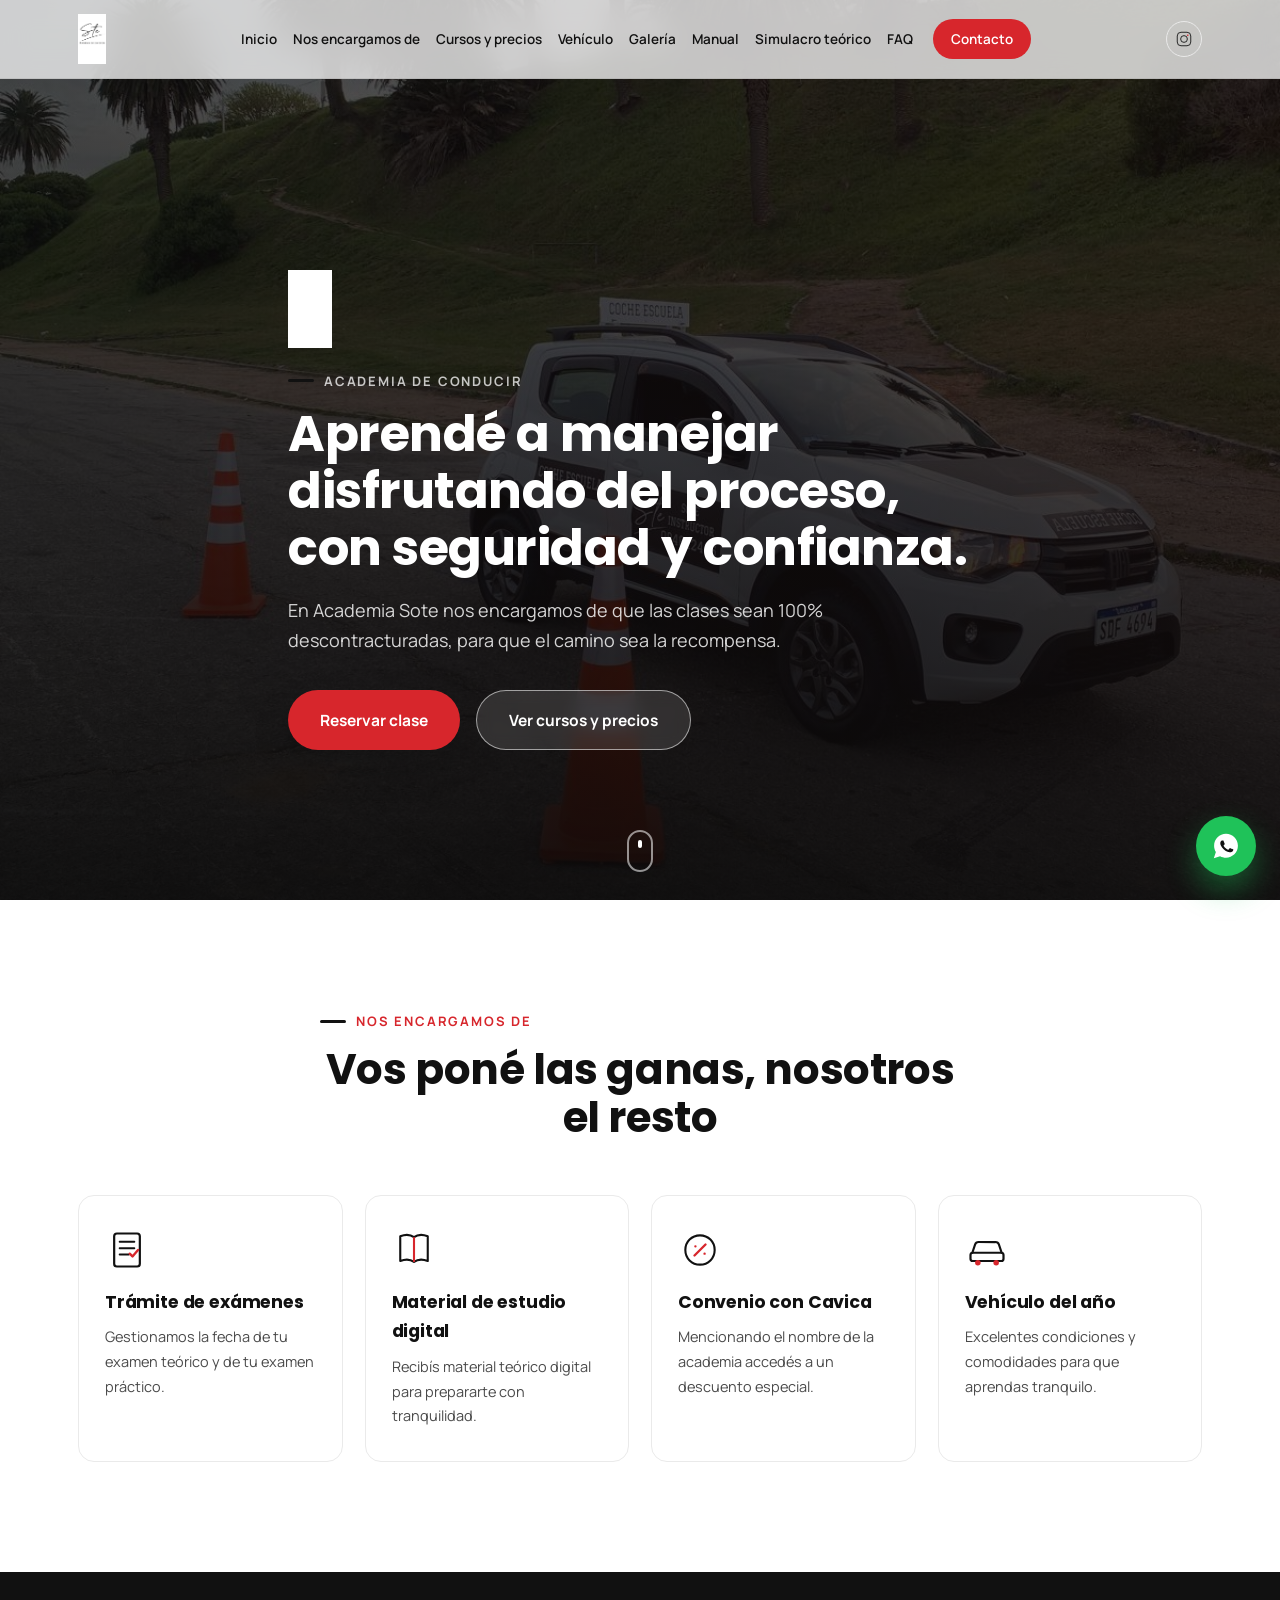
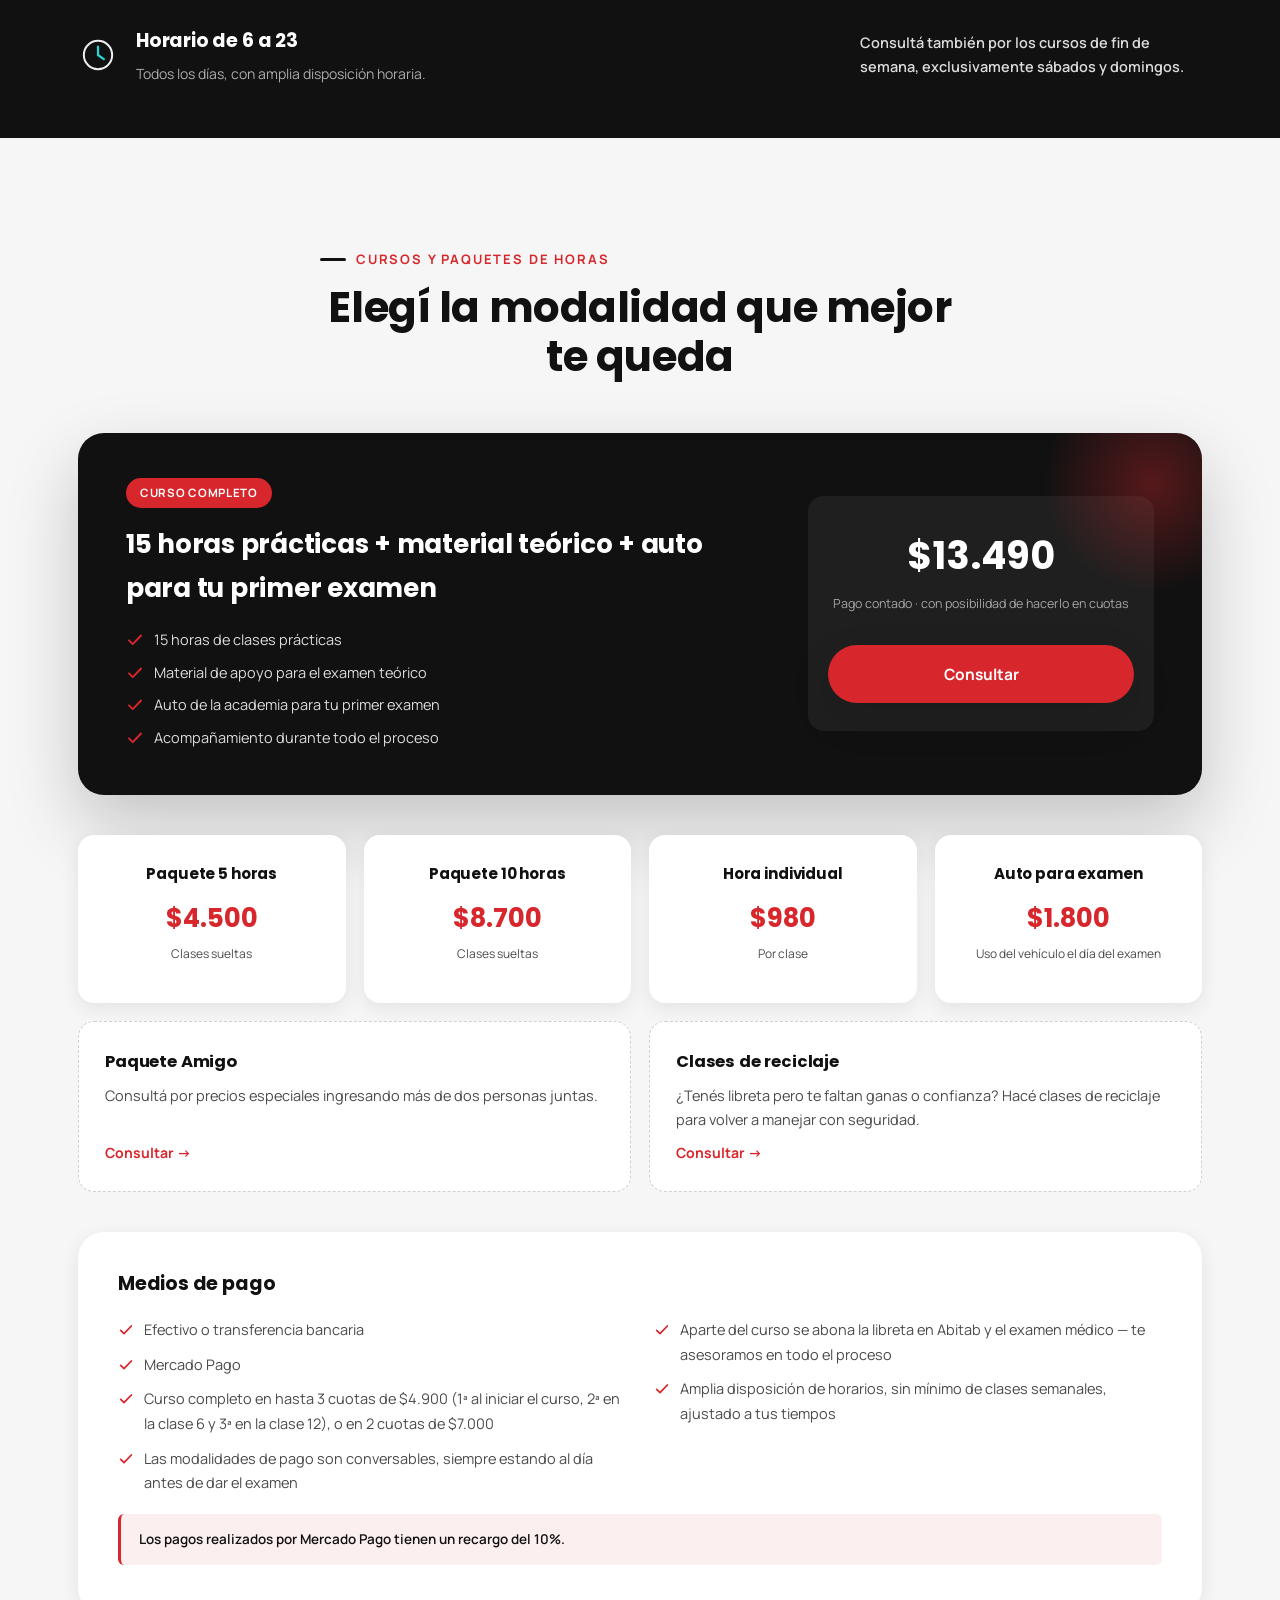
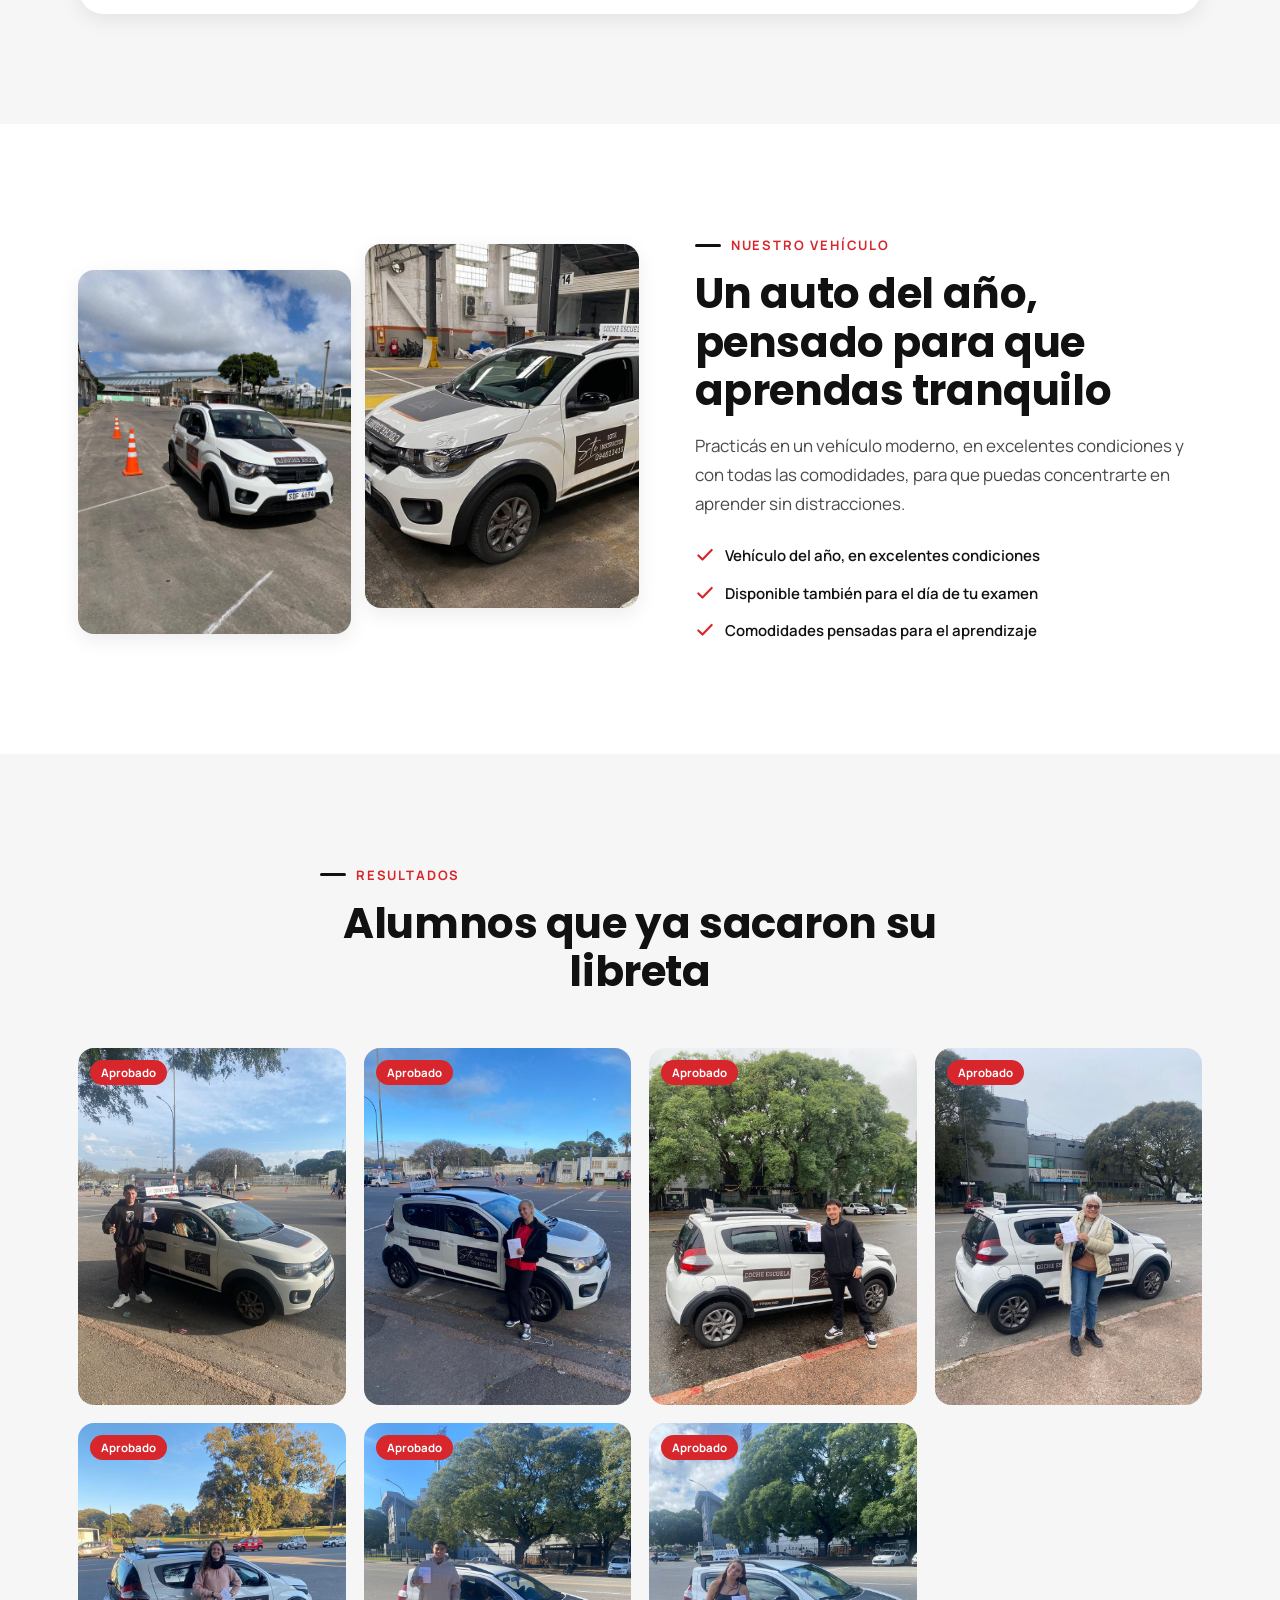
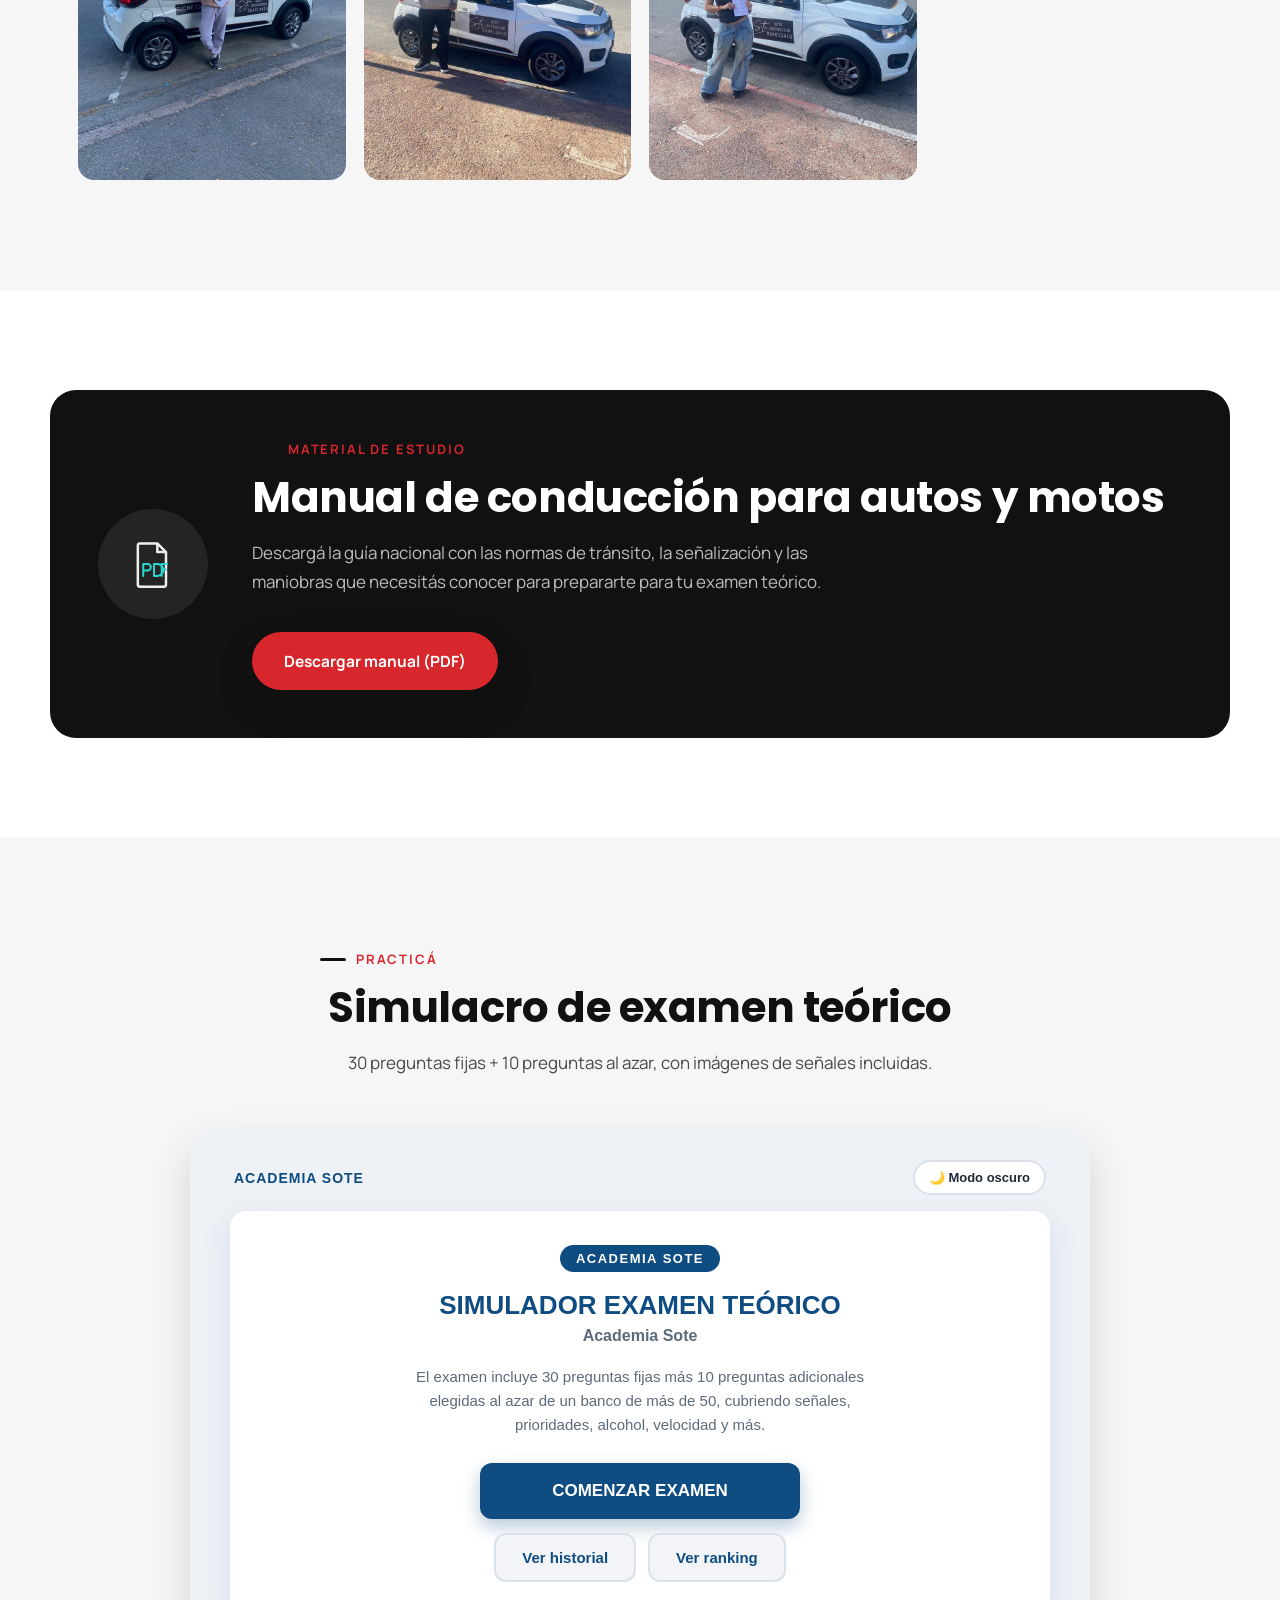
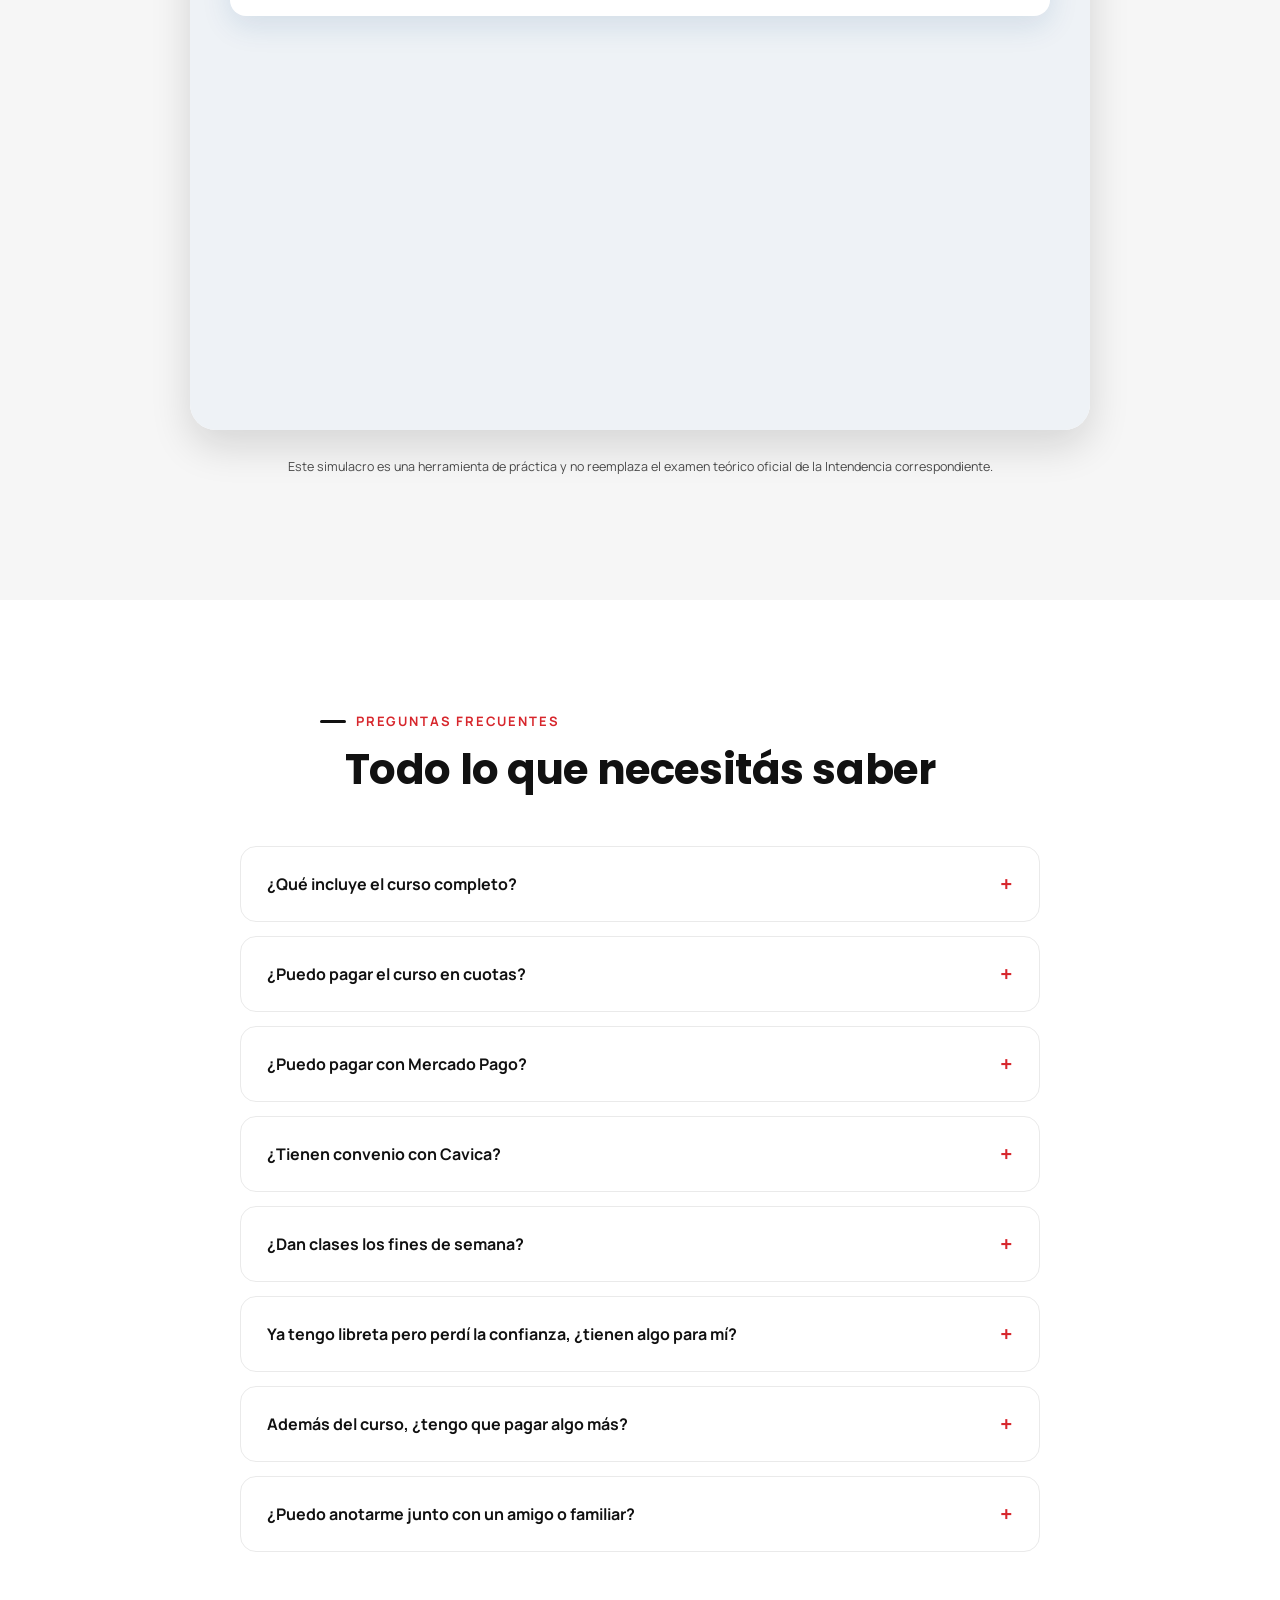
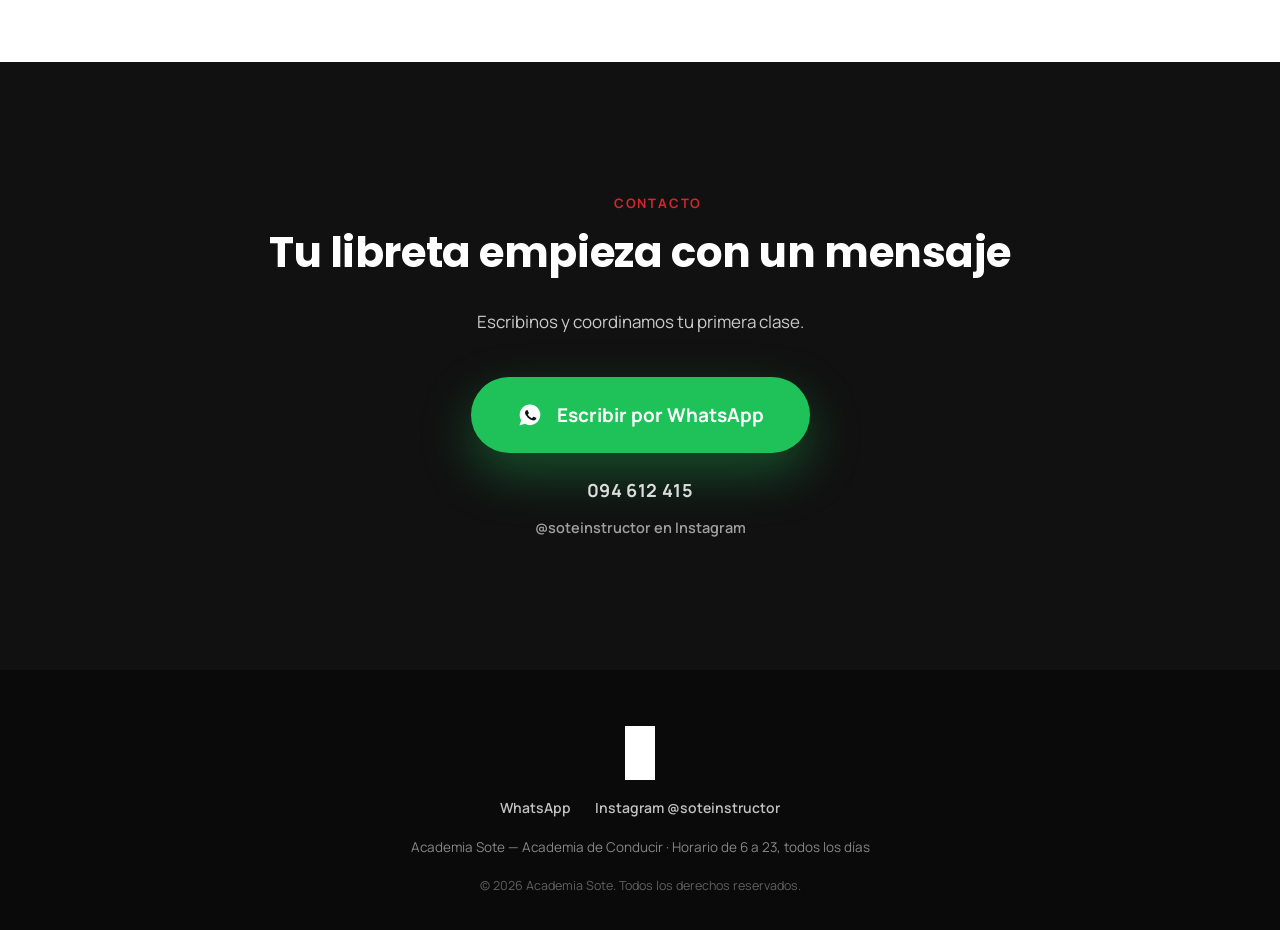
==== commit 1a98e66e: "Add files via upload" ====
--- a/sote-preview.html
+++ b/sote-preview.html
@@ -315,37 +315,11 @@
       <div class="section-head reveal center">
         <p class="eyebrow">Practicá</p>
         <h2 class="section-title">Simulacro de examen teórico</h2>
-        <p class="section-text center-text">Diez preguntas para poner a prueba lo que sabés antes del examen real.</p>
-      </div>
-
-      <div class="quiz-box reveal">
-        <!-- Pantalla de inicio -->
-        <div class="quiz-intro" id="quizIntro">
-          <p>Vas a responder 10 preguntas de opción múltiple sobre normas de tránsito. Al final vas a ver tu puntaje.</p>
-          <button class="btn btn-dark" id="quizStart">Empezar simulacro</button>
-        </div>
-
-        <!-- Pregunta actual -->
-        <div id="quizGame" style="display:none;">
-          <div class="quiz-progress">
-            <span id="quizStep">Pregunta 1 de 10</span>
-            <span class="quiz-progress-bar"><span class="quiz-progress-fill" id="quizProgressFill"></span></span>
-            <span id="quizScoreLive">0 correctas</span>
-          </div>
-          <div class="quiz-question" id="quizQuestion"></div>
-          <div class="quiz-options" id="quizOptions"></div>
-          <div class="quiz-feedback" id="quizFeedback"></div>
-          <div class="quiz-next">
-            <button class="btn btn-outline-dark" id="quizNext" style="display:none;">Siguiente →</button>
-          </div>
-        </div>
-
-        <!-- Resultado final -->
-        <div class="quiz-result" id="quizResult">
-          <span class="score" id="quizFinalScore">0/10</span>
-          <p id="quizFinalMessage">¡Buen trabajo!</p>
-          <button class="btn btn-dark" id="quizRestart">Repetir simulacro</button>
-        </div>
+        <p class="section-text center-text">30 preguntas fijas + 10 preguntas al azar, con imágenes de señales incluidas.</p>
+      </div>
+
+      <div class="quiz-frame-wrap reveal">
+        <iframe src="simulacro.html" title="Simulacro de examen teórico Academia Sote" loading="lazy"></iframe>
       </div>
 
       <p class="quiz-disclaimer">Este simulacro es una herramienta de práctica y no reemplaza el examen teórico oficial de la Intendencia correspondiente.</p>
--- a/styles.css
+++ b/styles.css
@@ -97,7 +97,7 @@
 }
 .header.scrolled{ padding:9px 0; box-shadow:var(--shadow-sm); }
 .header-inner{ display:flex; align-items:center; justify-content:space-between; }
-.brand-logo{ height:40px; width:auto; display:block; }
+.brand-logo{ height:50px; width:auto; display:block; }
 .nav{ display:flex; align-items:center; gap:16px; }
 .nav-link{
   font-size:13.5px; font-weight:600; color:var(--ink); position:relative; padding:4px 0; white-space:nowrap;
@@ -136,7 +136,7 @@
     linear-gradient(120deg, rgba(17,17,17,0.3), rgba(215,38,44,0.16));
 }
 .hero-content{ position:relative; z-index:1; padding-top:120px; max-width:760px; }
-.hero-logo{ height:64px; margin-bottom:22px; filter:brightness(0) invert(1); }
+.hero-logo{ height:78px; margin-bottom:22px; filter:brightness(0) invert(1); }
 .hero-title{
   font-size:clamp(30px, 4.4vw, 50px); color:var(--white); line-height:1.14;
   letter-spacing:-0.01em; margin-bottom:18px;
@@ -314,35 +314,18 @@
 
 /* =========================================================
    SIMULACRO DE EXAMEN TEÓRICO
+   El simulacro en sí vive en simulacro.html (app independiente,
+   con sus propias 40 preguntas e imágenes) y se incrusta acá
+   mediante un iframe para no mezclar sus estilos con el sitio.
    ========================================================= */
 .quiz{ padding:110px 0; background:var(--gray-50); }
-.quiz-box{
-  max-width:720px; margin:0 auto; background:var(--white); border-radius:var(--radius-lg);
-  box-shadow:var(--shadow-md); padding:44px 46px;
-}
-.quiz-intro{ text-align:center; }
-.quiz-intro p{ color:var(--ink-soft); margin-bottom:26px; }
-.quiz-progress{
-  display:flex; justify-content:space-between; align-items:center; margin-bottom:22px;
-  font-family:'Poppins',sans-serif; font-weight:700; font-size:13px; color:var(--ink-soft);
-}
-.quiz-progress-bar{ flex:1; height:5px; background:var(--gray-100); border-radius:10px; margin:0 14px; overflow:hidden; }
-.quiz-progress-fill{ height:100%; background:var(--red); width:0%; transition:width 0.4s var(--ease); }
-.quiz-question{ font-size:19px; font-weight:700; margin-bottom:22px; }
-.quiz-options{ display:flex; flex-direction:column; gap:12px; }
-.quiz-option{
-  text-align:left; padding:15px 18px; border:1.5px solid var(--gray-100); border-radius:12px;
-  font-size:15px; font-weight:600; transition:border-color 0.3s var(--ease), background 0.3s var(--ease);
-}
-.quiz-option:hover{ border-color:var(--ink); }
-.quiz-option.correct{ border-color:#1FA24A; background:rgba(31,162,74,0.08); color:#1FA24A; }
-.quiz-option.incorrect{ border-color:var(--red); background:rgba(215,38,44,0.08); color:var(--red-deep); }
-.quiz-option:disabled{ cursor:default; }
-.quiz-feedback{ margin-top:16px; font-size:14px; color:var(--ink-soft); min-height:20px; }
-.quiz-next{ margin-top:24px; text-align:right; }
-.quiz-result{ text-align:center; display:none; }
-.quiz-result .score{ font-family:'Poppins',sans-serif; font-weight:700; font-size:52px; color:var(--red); }
-.quiz-result p{ color:var(--ink-soft); margin:10px 0 26px; }
+.quiz-frame-wrap{
+  max-width:900px; margin:0 auto; border-radius:var(--radius-lg);
+  overflow:hidden; box-shadow:var(--shadow-md); background:var(--white);
+}
+.quiz-frame-wrap iframe{
+  width:100%; height:900px; border:0; display:block;
+}
 .quiz-disclaimer{ text-align:center; font-size:12.5px; color:var(--ink-soft); margin-top:26px; }
 
 /* =========================================================
@@ -384,7 +367,7 @@
    ========================================================= */
 .footer{ background:#0A0A0A; padding:56px 0 34px; }
 .footer-inner{ display:flex; flex-direction:column; align-items:center; text-align:center; gap:16px; }
-.footer-logo{ height:44px; filter:brightness(0) invert(1); }
+.footer-logo{ height:54px; filter:brightness(0) invert(1); }
 .footer-social{ display:flex; gap:24px; flex-wrap:wrap; justify-content:center; }
 .footer-social a{ color:rgba(255,255,255,0.75); font-weight:600; font-size:14px; }
 .footer-social a:hover{ color:var(--white); }
@@ -455,7 +438,7 @@
   .hero-content{ padding-top:90px; }
   .features, .pricing, .vehicle, .gallery, .manual, .quiz, .faq{ padding:70px 0; }
   .schedule-inner{ flex-direction:column; text-align:center; }
-  .quiz-box{ padding:30px 22px; }
+  .quiz-frame-wrap iframe{ height:1000px; }
 }
 
 @media (max-width:600px){
